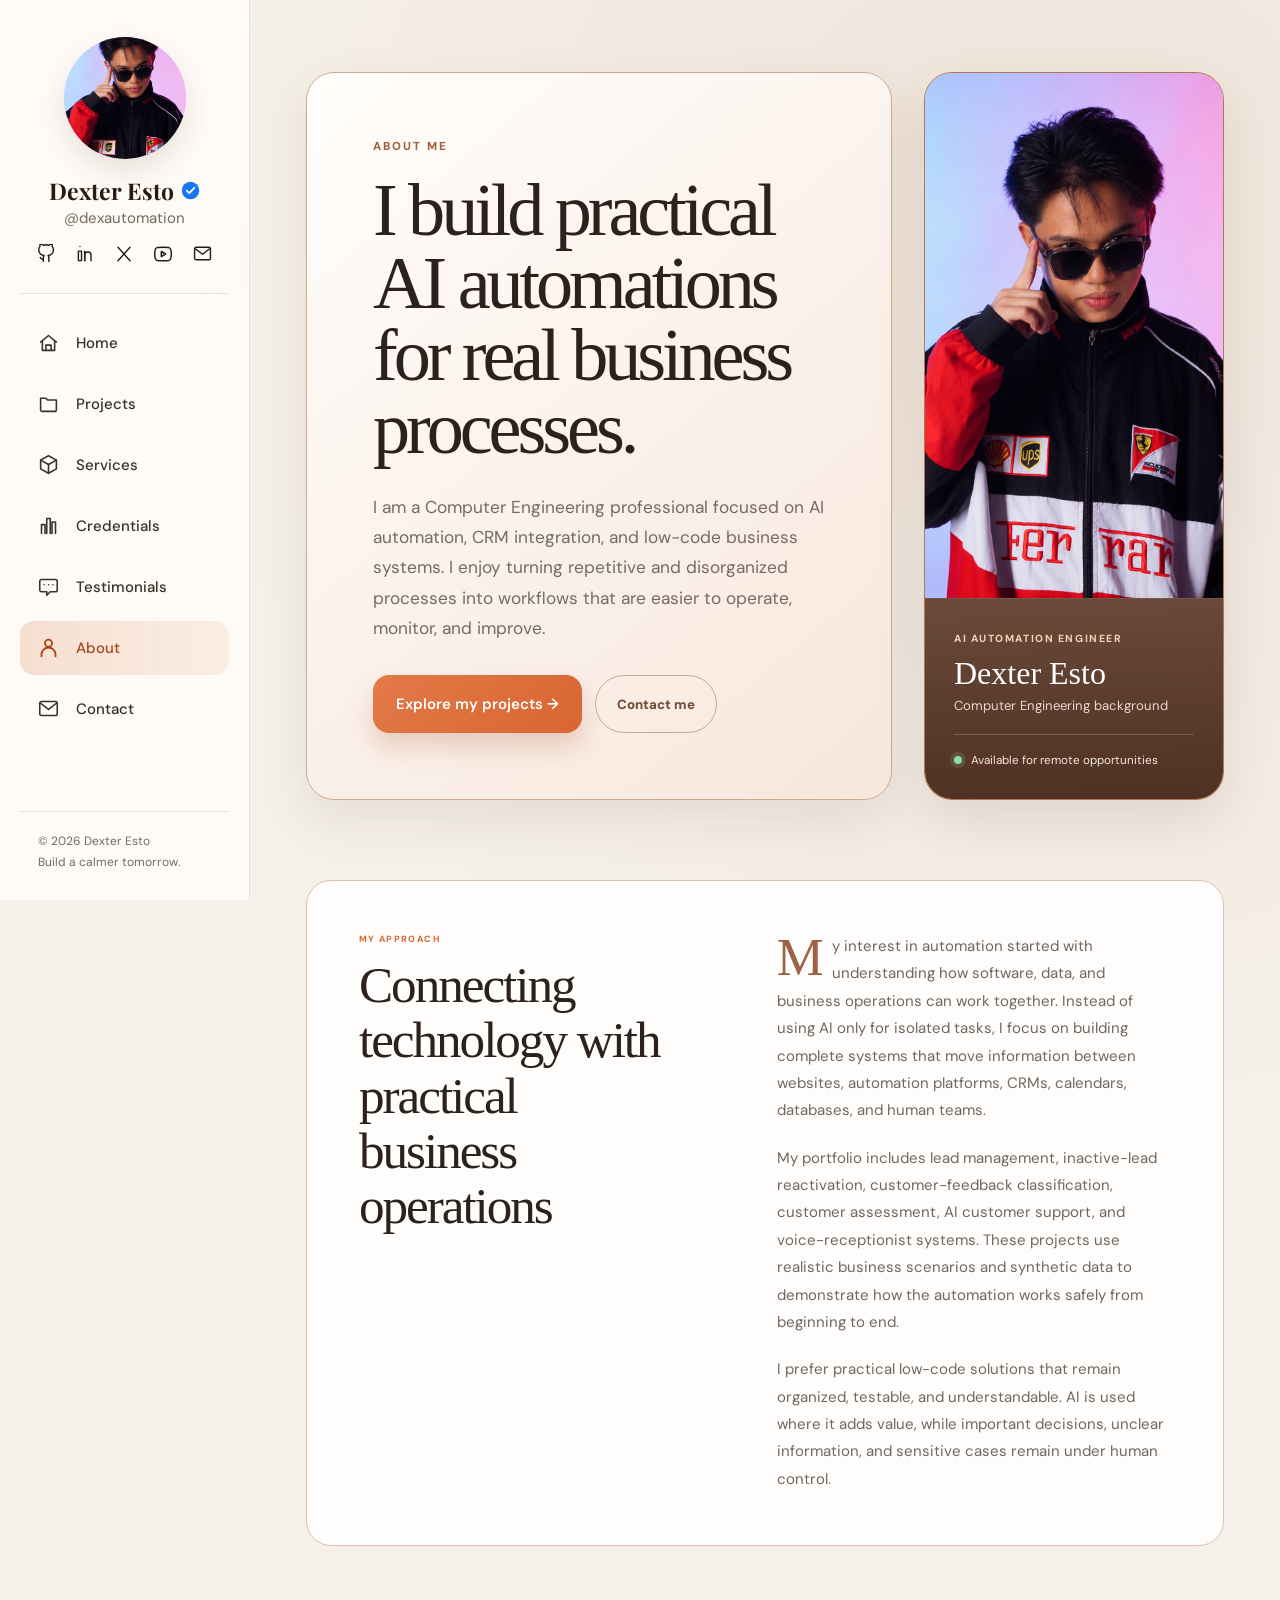
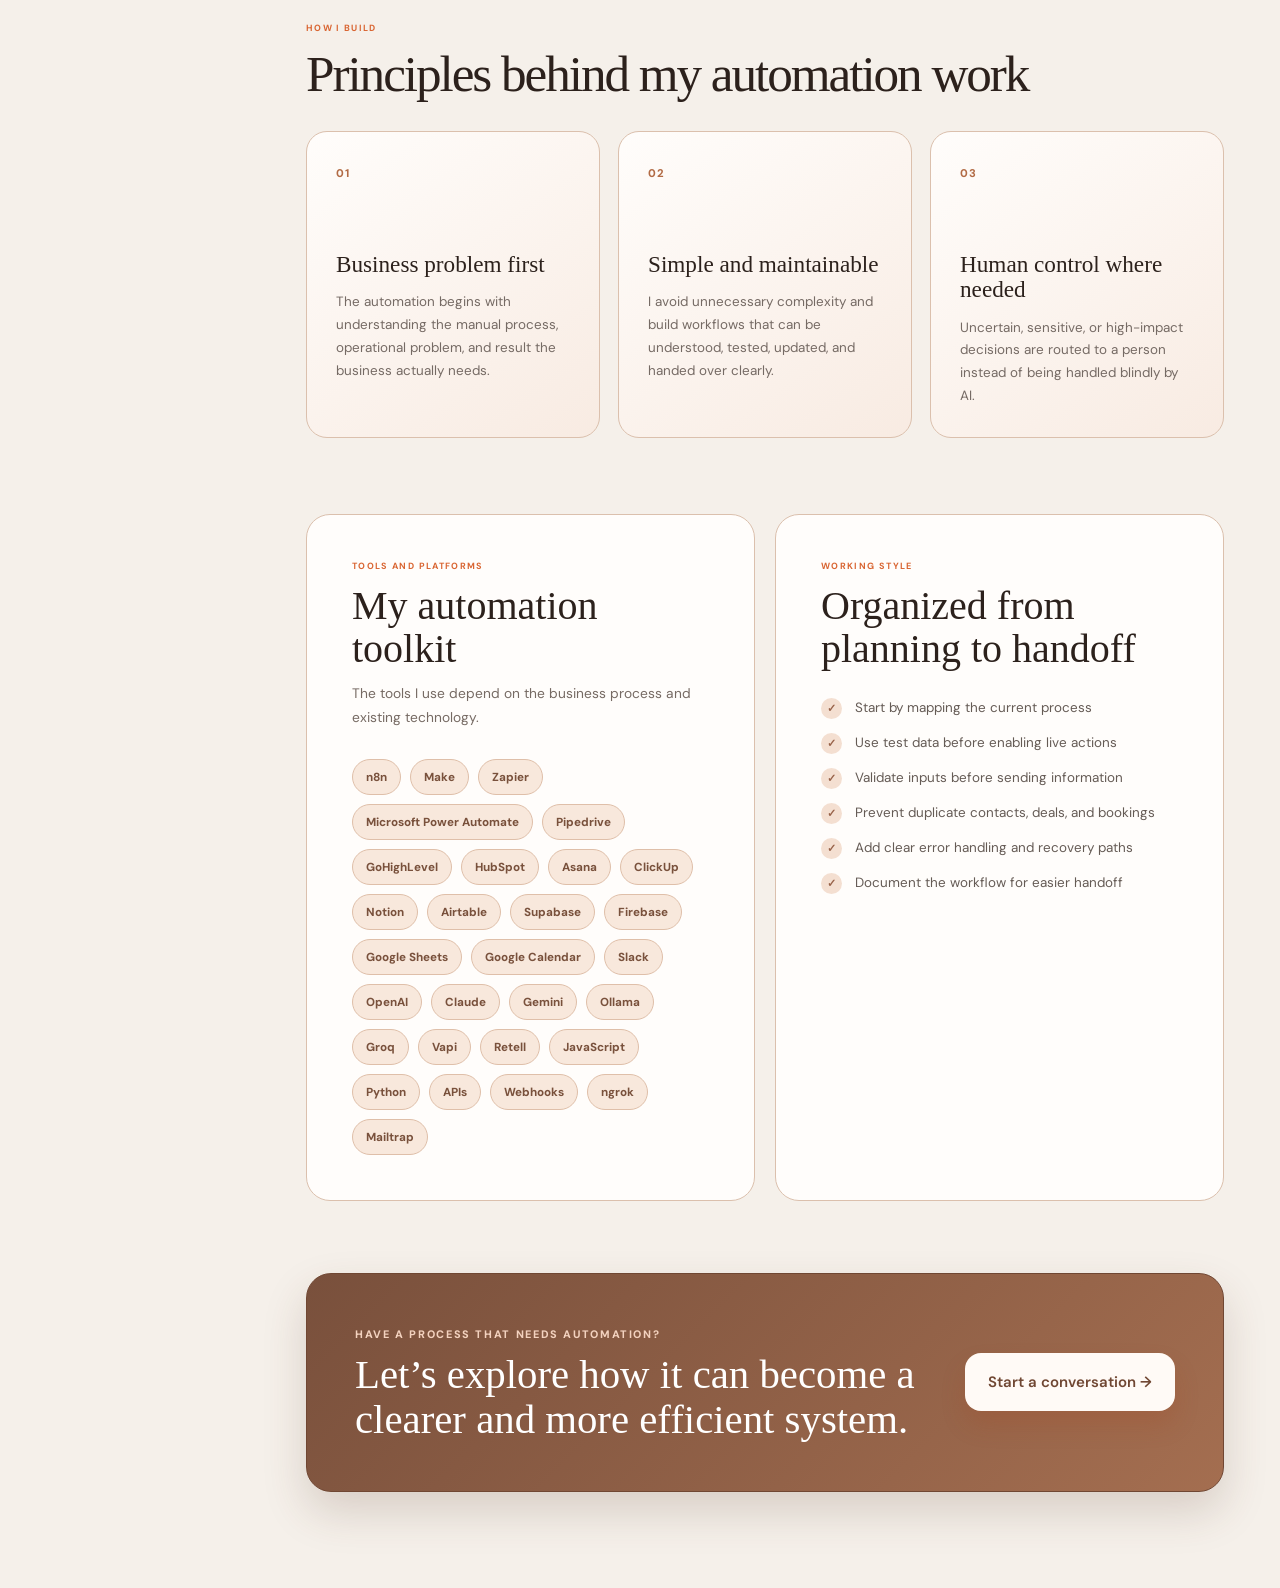
==== about.html @ 3f7560dc "Initial portfolio website" ====
<!DOCTYPE html>
<html lang="en">
<head>
  <meta charset="UTF-8">

  <meta
    name="viewport"
    content="width=device-width, initial-scale=1.0"
  >

  <title>
    About Dexter Esto | AI Automation Engineer
  </title>

  <meta
    name="description"
    content="Learn about Dexter Esto, a Computer Engineering graduate and AI automation engineer focused on building practical CRM automation, AI agents, and connected business workflows."
  >

  <meta
    name="author"
    content="Dexter Esto"
  >

  <meta
    name="robots"
    content="index, follow"
  >

  <meta
    name="theme-color"
    content="#f8f2eb"
  >

  <!-- Website icon -->
<link
  rel="icon"
  type="image/png"
  href="assets/images/dexter-tab-icon.png?v=20260928"
>

<link
  rel="shortcut icon"
  type="image/png"
  href="assets/images/dexter-tab-icon.png?v=20260928"
>

  <!-- Google Fonts -->
  <link
    rel="preconnect"
    href="https://fonts.googleapis.com"
  >

  <link
    rel="preconnect"
    href="https://fonts.gstatic.com"
    crossorigin
  >

  <link
    href="https://fonts.googleapis.com/css2?family=DM+Sans:wght@400;500;600;700&family=Playfair+Display:wght@600;700&display=swap"
    rel="stylesheet"
  >

  <!-- Main stylesheet -->
  <link
    rel="stylesheet"
    href="css/style.css"
  >
</head>

<body data-page="about">

  <!-- Mobile navigation button -->
  <button
    class="mobile-menu-button"
    id="mobileMenuButton"
    type="button"
    aria-label="Open navigation"
    aria-expanded="false"
    aria-controls="sidebar"
  >
    <span></span>
    <span></span>
    <span></span>
  </button>

  <!-- Mobile navigation overlay -->
  <div
    class="sidebar-overlay"
    id="sidebarOverlay"
    aria-hidden="true"
  ></div>

  <!-- Shared sidebar -->
  <aside
    class="sidebar"
    id="sidebar"
    aria-label="Portfolio navigation"
  ></aside>

  <!-- About page content -->
  <main
    class="main-content"
    id="app"
  ></main>

  <!-- Website scripts -->
  <script src="js/data.js"></script>
  <script src="js/components.js"></script>
  <script src="js/app.js"></script>
</body>
</html>
---- css/style.css ----
/* =========================
   DESIGN TOKENS
========================= */

:root {
  --page-background: #f8f2eb;
  --sidebar-background: rgba(255, 251, 246, 0.88);

  --card-background: rgba(255, 253, 250, 0.88);
  --card-solid: #fffdfa;

  --primary-text: #291b14;
  --secondary-text: #756961;

  --orange: #d96532;
  --orange-dark: #a9441d;
  --orange-soft: #f8e5d7;

  --border: rgba(78, 52, 37, 0.12);

  --sidebar-width: 250px;

  --heading-font:
    "Playfair Display",
    Georgia,
    serif;

  --body-font:
    "DM Sans",
    Arial,
    sans-serif;
}


/* =========================
   RESET
========================= */

* {
  box-sizing: border-box;
  margin: 0;
  padding: 0;
}

html {
  scroll-behavior: smooth;
}

body {
  min-height: 100vh;

  color: var(--primary-text);
  background:
    radial-gradient(
      circle at 75% 5%,
      rgba(232, 169, 126, 0.12),
      transparent 30%
    ),
    var(--page-background);

  font-family: var(--body-font);
}

a {
  color: inherit;
  text-decoration: none;
}

img {
  display: block;
  max-width: 100%;
}

button {
  color: inherit;
  font: inherit;
}


/* =========================
   FIXED SIDEBAR
========================= */

.sidebar {
  position: fixed;
  inset: 0 auto 0 0;
  z-index: 100;

  display: flex;
  width: var(--sidebar-width);
  height: 100vh;
  flex-direction: column;

  padding: 37px 20px 28px;

  background: var(--sidebar-background);
  border-right: 1px solid var(--border);

  backdrop-filter: blur(20px);
}

.sidebar-profile {
  padding: 0 18px 28px;
  border-bottom: 1px solid var(--border);
}

.profile-picture {
  display: block;
  width: 122px;
  height: 122px;
  margin-bottom: 18px;

  overflow: hidden;

  background: var(--orange-soft);
  border-radius: 50%;

  box-shadow:
    0 12px 28px rgba(77, 47, 29, 0.12);
}

.profile-picture img {
  width: 100%;
  height: 100%;

  object-fit: cover;
  object-position: center;
}

.sidebar-profile h2 {
  display: flex;
  align-items: center;
  gap: 7px;

  font-family: var(--heading-font);
  font-size: 23px;
  line-height: 1.15;
}

.sidebar-profile > p {
  margin-top: 6px;

  color: var(--secondary-text);
  font-size: 15px;
}

.profile-mark {
  display: inline-grid;
  width: 20px;
  height: 20px;
  place-items: center;

  color: white;
  background: var(--orange);
  border-radius: 50%;

  font-family: var(--body-font);
  font-size: 10px;
}


/* =========================
   SOCIAL LINKS
========================= */

.social-links {
  display: flex;
  align-items: center;
  gap: 13px;

  margin-top: 22px;
}

.social-links a {
  display: grid;
  width: 22px;
  height: 22px;
  place-items: center;

  color: #1f1c1a;

  transition:
    color 180ms ease,
    transform 180ms ease;
}

.social-links a:hover {
  color: var(--orange);
  transform: translateY(-3px);
}


/* =========================
   SIDEBAR NAVIGATION
========================= */

.sidebar-navigation {
  display: flex;
  flex: 1;
  flex-direction: column;
  gap: 7px;

  padding-top: 22px;
}

.navigation-link {
  display: flex;
  min-height: 54px;
  align-items: center;
  gap: 17px;

  padding: 0 18px;

  color: #3a302a;
  border-radius: 14px;

  font-size: 15px;
  font-weight: 500;

  transition:
    color 180ms ease,
    background 180ms ease,
    transform 180ms ease;
}

.navigation-link:hover {
  color: var(--orange-dark);
  background: rgba(217, 101, 50, 0.07);
  transform: translateX(3px);
}

.navigation-link.active {
  color: var(--orange-dark);
  background:
    linear-gradient(
      90deg,
      #f5dfcf,
      rgba(249, 232, 220, 0.7)
    );
}

.navigation-link.active .icon {
  stroke-width: 2.1;
}


/* =========================
   SIDEBAR FOOTER
========================= */

.sidebar-footer {
  padding: 19px 18px 0;

  color: var(--secondary-text);
  border-top: 1px solid var(--border);

  font-size: 12px;
  line-height: 1.7;
}


/* =========================
   MAIN AREA
========================= */

.main-content {
  width: calc(100% - var(--sidebar-width));
  min-height: 100vh;

  margin-left: var(--sidebar-width);
  padding: 26px 28px;
}


/* =========================
   MOBILE NAVIGATION
========================= */

.mobile-menu-button {
  position: fixed;
  top: 18px;
  right: 18px;
  z-index: 250;

  display: none;
  width: 48px;
  height: 48px;

  padding: 12px;

  background: var(--orange);
  border: 0;
  border-radius: 13px;

  cursor: pointer;
  box-shadow:
    0 12px 25px rgba(112, 54, 25, 0.2);
}

.mobile-menu-button span {
  display: block;
  width: 100%;
  height: 2px;
  margin: 5px 0;

  background: white;
  border-radius: 5px;

  transition:
    transform 180ms ease,
    opacity 180ms ease;
}

.mobile-menu-button.active span:nth-child(1) {
  transform: translateY(7px) rotate(45deg);
}

.mobile-menu-button.active span:nth-child(2) {
  opacity: 0;
}

.mobile-menu-button.active span:nth-child(3) {
  transform: translateY(-7px) rotate(-45deg);
}

.sidebar-overlay {
  position: fixed;
  inset: 0;
  z-index: 90;

  visibility: hidden;

  background: rgba(45, 28, 18, 0.28);
  opacity: 0;

  backdrop-filter: blur(3px);

  transition:
    visibility 180ms ease,
    opacity 180ms ease;
}

.sidebar-overlay.visible {
  visibility: visible;
  opacity: 1;
}


/* =========================
   RESPONSIVE SIDEBAR
========================= */

@media (max-width: 850px) {
  .mobile-menu-button {
    display: block;
  }

  .sidebar {
    width: 280px;
    transform: translateX(-105%);

    transition:
      transform 220ms ease;
  }

  .sidebar.open {
    transform: translateX(0);
  }

  .main-content {
    width: 100%;
    margin-left: 0;
    padding: 82px 18px 24px;
  }
}

@media (max-height: 760px) and (min-width: 851px) {
  .sidebar {
    overflow-y: auto;
  }

  .navigation-link {
    min-height: 46px;
  }
}
/* =========================
   HOMEPAGE HERO
========================= */

.home-hero {
  display: flex;
  min-height: 130px;
  align-items: flex-start;
  justify-content: space-between;
  gap: 40px;

  margin-bottom: 24px;
}

.home-hero > div {
  max-width: 980px;
}

.home-hero h1 {
  max-width: 950px;

  font-family: var(--heading-font);
  font-size: clamp(46px, 4.5vw, 71px);
  font-weight: 700;
  letter-spacing: -0.045em;
  line-height: 0.98;
}

.home-hero p {
  margin-top: 13px;

  color: var(--secondary-text);
  font-size: 17px;
}

.primary-button {
  display: inline-flex;
  min-width: 205px;
  min-height: 58px;
  flex-shrink: 0;
  align-items: center;
  justify-content: center;
  gap: 12px;

  padding: 0 23px;

  color: white;
  background:
    linear-gradient(
      135deg,
      #e27a48,
      var(--orange)
    );

  border-radius: 16px;

  font-size: 15px;
  font-weight: 600;

  box-shadow:
    0 14px 25px rgba(166, 65, 25, 0.2);

  transition:
    transform 180ms ease,
    box-shadow 180ms ease;
}

.primary-button:hover {
  box-shadow:
    0 18px 32px rgba(166, 65, 25, 0.28);

  transform: translateY(-3px);
}


/* =========================
   SHARED HOMEPAGE CARDS
========================= */

.home-card {
  position: relative;
  overflow: hidden;

  background:
    linear-gradient(
      145deg,
      rgba(255, 255, 255, 0.82),
      rgba(255, 251, 246, 0.72)
    );

  border: 1px solid var(--border);
  border-radius: 20px;

  box-shadow:
    0 13px 30px rgba(77, 48, 30, 0.06);
}

.home-card::before {
  position: absolute;
  inset: 0;
  z-index: 0;

  pointer-events: none;

  background:
    radial-gradient(
      280px circle at
      var(--pointer-x, 50%)
      var(--pointer-y, 50%),
      rgba(224, 108, 56, 0.07),
      transparent 60%
    );

  content: "";
}

.home-card > * {
  position: relative;
  z-index: 1;
}


/* =========================
   TOOLS STRIP
========================= */

.tools-strip {
  display: flex;
  min-height: 92px;
  align-items: center;
  gap: 28px;

  margin-bottom: 18px;
  padding: 18px 28px;
}

.tools-heading {
  display: flex;
  min-width: 205px;
  flex-direction: column;
}

.tools-heading span {
  color: var(--orange-dark);

  font-size: 11px;
  font-weight: 700;
  letter-spacing: 0.1em;
}

.tools-heading strong {
  margin-top: 2px;

  font-family: var(--heading-font);
  font-size: 22px;
}

.tools-divider {
  width: 1px;
  height: 48px;

  background: var(--border);
}

.tools-logos {
  display: flex;
  flex: 1;
  align-items: center;
  justify-content: space-around;
  gap: 20px;
}

.tool-logo {
  display: flex;
  align-items: center;
  gap: 10px;

  white-space: nowrap;
}

.tool-logo span {
  display: grid;
  min-width: 35px;
  height: 35px;
  place-items: center;

  color: var(--orange);
  background: var(--orange-soft);
  border-radius: 10px;

  font-size: 12px;
  font-weight: 800;
}

.tool-logo strong {
  font-size: 17px;
}


/* =========================
   HOMEPAGE BENTO GRID
========================= */

.home-grid {
  display: grid;
  grid-template-columns:
    repeat(12, minmax(0, 1fr));
  gap: 16px;
}

.projects-card {
  min-height: 355px;
  grid-column: span 6;

  padding: 21px;
}

.about-card {
  min-height: 355px;
  grid-column: span 3;

  padding: 21px;
}

.builds-card {
  min-height: 355px;
  grid-column: span 3;

  padding: 21px;
}

.services-card {
  min-height: 315px;
  grid-column: span 4;

  padding: 21px;
}

.credentials-card {
  min-height: 315px;
  grid-column: span 4;

  padding: 21px;
}

.testimonial-card {
  min-height: 315px;
  grid-column: span 4;

  padding: 21px;
}


/* =========================
   CARD HEADINGS
========================= */

.card-heading-row {
  display: flex;
  align-items: center;
  gap: 13px;

  min-height: 48px;
}

.round-icon {
  display: grid;
  width: 46px;
  height: 46px;
  flex-shrink: 0;
  place-items: center;

  color: var(--orange);
  background: var(--orange-soft);
  border-radius: 50%;

  font-weight: 700;
}

.card-heading-row h2 {
  font-family: var(--heading-font);
  font-size: 22px;
  line-height: 1.1;
}

.card-heading-row p {
  margin-top: 3px;

  color: var(--secondary-text);
  font-size: 12px;
}

.card-heading-row > a {
  margin-left: auto;

  color: var(--orange-dark);
  font-size: 12px;
  font-weight: 600;

  transition: transform 180ms ease;
}

.card-heading-row > a:hover {
  transform: translateX(3px);
}


/* =========================
   RESPONSIVE HOMEPAGE
========================= */

@media (max-width: 1250px) {
  .projects-card {
    grid-column: span 8;
  }

  .about-card {
    grid-column: span 4;
  }

  .builds-card {
    grid-column: span 4;
  }

  .services-card,
  .credentials-card,
  .testimonial-card {
    grid-column: span 6;
  }
}

@media (max-width: 1050px) {
  .home-hero {
    align-items: flex-start;
    flex-direction: column;
  }

  .home-hero .primary-button {
    min-width: 190px;
  }

  .tools-strip {
    align-items: flex-start;
    flex-direction: column;
  }

  .tools-divider {
    display: none;
  }

  .tools-logos {
    width: 100%;
    flex-wrap: wrap;
    justify-content: flex-start;
  }

  .projects-card,
  .about-card,
  .builds-card,
  .services-card,
  .credentials-card,
  .testimonial-card {
    grid-column: span 6;
  }
}

@media (max-width: 700px) {
  .home-hero h1 {
    font-size: 46px;
  }

  .home-hero .primary-button {
    width: 100%;
  }

  .tools-strip {
    padding: 22px;
  }

  .tool-logo {
    width: calc(50% - 10px);
  }

  .projects-card,
  .about-card,
  .builds-card,
  .services-card,
  .credentials-card,
  .testimonial-card {
    grid-column: 1 / -1;
  }
}
/* =========================
   PROJECT DASHBOARD PREVIEW
========================= */

.dashboard-preview {
  display: block;
  overflow: hidden;

  height: 255px;
  margin-top: 17px;

  background: #fbf8f4;
  border: 1px solid var(--border);
  border-radius: 15px;

  box-shadow:
    0 16px 30px rgba(73, 44, 27, 0.1);

  transform-style: preserve-3d;

  transition:
    transform 180ms ease,
    box-shadow 180ms ease;
}

.dashboard-preview:hover {
  box-shadow:
    0 24px 38px rgba(73, 44, 27, 0.15);
}

.browser-top {
  display: flex;
  height: 29px;
  align-items: center;
  gap: 5px;

  padding: 0 10px;

  background: #fffdfb;
  border-bottom: 1px solid var(--border);
}

.browser-top span {
  width: 7px;
  height: 7px;

  border-radius: 50%;
}

.browser-top span:nth-child(1) {
  background: #ef645e;
}

.browser-top span:nth-child(2) {
  background: #eebc43;
}

.browser-top span:nth-child(3) {
  background: #4fc26d;
}

.dashboard-body {
  display: grid;
  height: calc(100% - 29px);

  grid-template-columns:
    105px minmax(0, 1fr) 135px;
}

.dashboard-menu {
  display: flex;
  flex-direction: column;
  gap: 13px;

  padding: 18px 12px;

  color: #9c8d84;
  background: #f8f3ed;

  font-size: 9px;
}

.dashboard-menu strong {
  padding: 7px 8px;

  color: var(--orange-dark);
  background: var(--orange-soft);
  border-radius: 7px;
}

.dashboard-main {
  padding: 18px 14px;
}

.dashboard-main h3,
.workflow-preview h3 {
  font-size: 11px;
}

.dashboard-stats {
  display: grid;
  grid-template-columns: repeat(3, 1fr);
  gap: 7px;

  margin-top: 14px;
}

.dashboard-stats div {
  padding: 9px 7px;

  background: white;
  border: 1px solid var(--border);
  border-radius: 7px;
}

.dashboard-stats strong,
.dashboard-stats span {
  display: block;
}

.dashboard-stats strong {
  font-size: 11px;
}

.dashboard-stats span {
  margin-top: 3px;

  color: var(--secondary-text);
  font-size: 7px;
}

.dashboard-chart {
  display: flex;
  height: 80px;
  align-items: flex-end;
  justify-content: space-around;
  gap: 7px;

  margin-top: 15px;
  padding: 10px 12px 0;

  background:
    repeating-linear-gradient(
      to bottom,
      transparent,
      transparent 19px,
      rgba(85, 55, 38, 0.06) 20px
    );

  border: 1px solid var(--border);
  border-radius: 8px;
}

.dashboard-chart i {
  display: block;
  width: 13px;

  background:
    linear-gradient(
      to top,
      #dea06f,
      #f0c8aa
    );

  border-radius: 4px 4px 0 0;
}

.workflow-preview {
  display: flex;
  flex-direction: column;
  gap: 7px;

  padding: 18px 10px;

  background: #fffaf5;
  border-left: 1px solid var(--border);
}

.workflow-preview span {
  position: relative;

  padding: 8px 5px;

  color: #6d5d54;
  background: white;
  border: 1px solid var(--border);
  border-radius: 7px;

  font-size: 7px;
  text-align: center;
}

.workflow-preview span:not(:last-child)::after {
  position: absolute;
  right: 50%;
  bottom: -8px;

  color: var(--orange);

  content: "↓";
  transform: translateX(50%);
}


/* =========================
   ABOUT POLAROID
========================= */

.polaroid-stack {
  position: relative;

  display: block;
  height: 260px;
  margin-top: 19px;

  transform-style: preserve-3d;

  transition: transform 180ms ease;
}

.polaroid {
  position: absolute;
  left: 50%;

  width: 175px;
  height: 218px;

  background: white;
  border: 1px solid rgba(90, 57, 38, 0.12);

  box-shadow:
    0 16px 28px rgba(70, 42, 25, 0.15);
}

.polaroid-back-one {
  top: 22px;

  transform:
    translateX(-61%)
    rotate(-8deg);
}

.polaroid-back-two {
  top: 17px;

  transform:
    translateX(-39%)
    rotate(7deg);
}

.polaroid-main {
  top: 8px;
  z-index: 3;

  padding: 9px 9px 43px;

  transform:
    translateX(-50%)
    rotate(-2deg);
}

.polaroid-main img {
  width: 100%;
  height: 150px;

  object-fit: cover;
  object-position: center 30%;
}

.polaroid-main span {
  position: absolute;
  right: 10px;
  bottom: 8px;
  left: 10px;

  font-family: cursive;
  font-size: 13px;
  line-height: 1.15;
  text-align: center;
}


/* =========================
   AI BUILDS
========================= */

.build-tags {
  display: flex;
  flex-wrap: wrap;
  align-content: flex-start;
  gap: 9px;

  margin-top: 25px;
}

.build-tags span {
  padding: 10px 14px;

  color: #4d4038;
  background: #f6eee7;
  border: 1px solid rgba(87, 57, 40, 0.06);
  border-radius: 20px;

  font-size: 12px;

  transition:
    color 180ms ease,
    background 180ms ease,
    transform 180ms ease;
}

.build-tags span:hover {
  color: white;
  background: var(--orange);
  transform: translateY(-3px);
}


/* =========================
   HOME SERVICES
========================= */

.home-services-list {
  margin-top: 18px;
}

.home-service-item {
  display: grid;
  grid-template-columns: 43px 1fr;
  align-items: center;
  gap: 13px;

  padding: 9px 0;

  border-bottom: 1px solid var(--border);
}

.home-service-item:last-child {
  border-bottom: 0;
}

.home-service-item > span {
  display: grid;
  width: 40px;
  height: 40px;
  place-items: center;

  background: #f7eee7;
  border-radius: 50%;

  font-family: var(--heading-font);
  font-size: 12px;
}

.home-service-item strong {
  display: block;
  font-size: 13px;
}

.home-service-item p {
  margin-top: 2px;

  color: var(--secondary-text);
  font-size: 10px;
}


/* =========================
   CAPABILITIES
========================= */

.capability-seal {
  display: flex;
  justify-content: center;

  margin-top: 17px;
}

.capability-seal > div {
  display: flex;
  width: 145px;
  height: 145px;
  flex-direction: column;
  align-items: center;
  justify-content: center;

  background:
    radial-gradient(
      circle,
      #fffdf9,
      #f6e7dc
    );

  border: 2px solid #ecd0bc;
  border-radius: 50%;

  box-shadow:
    inset 0 0 0 7px #fff9f4,
    0 12px 23px rgba(75, 43, 25, 0.08);

  text-align: center;
}

.capability-seal span {
  color: var(--orange);
  font-size: 18px;
}

.capability-seal strong {
  margin-top: 3px;

  font-family: var(--heading-font);
  font-size: 17px;
  line-height: 1.05;
}

.capability-seal small {
  margin-top: 7px;

  font-size: 7px;
  font-weight: 700;
  letter-spacing: 0.16em;
}

.capability-list {
  display: grid;
  gap: 6px;

  margin-top: 14px;

  list-style: none;
}

.capability-list li {
  color: var(--secondary-text);
  font-size: 10px;
}

.capability-list li::first-letter {
  color: var(--orange);
}


/* =========================
   TESTIMONIAL CARD
========================= */

.testimonial-placeholder {
  position: relative;

  min-height: 178px;
  margin: 20px 25px 0;
  padding: 25px;

  background: white;
  border: 1px solid var(--border);
  border-radius: 14px;

  box-shadow:
    0 15px 28px rgba(71, 43, 27, 0.08);
}

.testimonial-placeholder > span {
  color: var(--orange);
  font-family: var(--heading-font);
  font-size: 40px;
  line-height: 0.6;
}

.testimonial-placeholder > p {
  margin-top: 12px;

  color: #55473f;
  font-size: 12px;
  line-height: 1.6;
}

.testimonial-placeholder > div {
  margin-top: 17px;
}

.testimonial-placeholder strong,
.testimonial-placeholder small {
  display: block;
}

.testimonial-placeholder strong {
  font-size: 12px;
}

.testimonial-placeholder small {
  margin-top: 2px;

  color: var(--secondary-text);
  font-size: 9px;
}

.testimonial-dots {
  display: flex;
  justify-content: center;
  gap: 7px;

  margin-top: 15px;
}

.testimonial-dots i {
  width: 7px;
  height: 7px;

  background: #d9d2cd;
  border-radius: 50%;
}

.testimonial-dots i.active {
  background: var(--orange);
}


/* =========================
   REVEAL MOTION
========================= */

.reveal {
  opacity: 0;

  transform: translateY(18px);

  transition:
    opacity 550ms ease var(--reveal-delay, 0ms),
    transform 550ms ease var(--reveal-delay, 0ms);
}

.reveal.visible {
  opacity: 1;
  transform: translateY(0);
}

body.menu-open {
  overflow: hidden;
}


/* =========================
   RESPONSIVE CARD CONTENT
========================= */

@media (max-width: 1250px) {
  .builds-card {
    grid-column: span 4;
  }

  .credentials-card,
  .testimonial-card {
    grid-column: span 4;
  }
}

@media (max-width: 1050px) {
  .dashboard-body {
    grid-template-columns:
      90px minmax(0, 1fr);
  }

  .workflow-preview {
    display: none;
  }
}

@media (max-width: 700px) {
  .dashboard-body {
    grid-template-columns:
      80px minmax(0, 1fr);
  }

  .dashboard-stats {
    grid-template-columns: 1fr;
  }

  .dashboard-stats div:nth-child(2),
  .dashboard-stats div:nth-child(3) {
    display: none;
  }
}

@media (prefers-reduced-motion: reduce) {
  *,
  *::before,
  *::after {
    animation-duration: 0.01ms !important;
    transition-duration: 0.01ms !important;
  }

  .reveal {
    opacity: 1;
    transform: none;
  }
}
/* =========================
   PROJECTS PAGE HEADER
========================= */

.projects-header {
  margin-bottom: 22px;
}

.back-link {
  display: inline-flex;
  align-items: center;
  gap: 7px;

  margin-bottom: 8px;

  color: var(--orange-dark);
  font-size: 14px;
  font-weight: 500;
}

.back-link:hover {
  text-decoration: underline;
}

.projects-header h1 {
  font-family: var(--heading-font);
  font-size: clamp(48px, 5vw, 68px);
  letter-spacing: -0.04em;
  line-height: 1;
}

.projects-header > p {
  max-width: 850px;
  margin-top: 8px;

  color: var(--secondary-text);
  font-size: 16px;
}


/* =========================
   PROJECT FILTERS
========================= */

.project-filters {
  display: flex;
  flex-wrap: wrap;
  gap: 10px;

  margin-top: 18px;
}

.project-filter {
  min-height: 41px;
  padding: 0 20px;

  color: #4b3e36;
  background: #f4e9df;

  border: 1px solid transparent;
  border-radius: 22px;

  font-size: 13px;
  font-weight: 500;

  cursor: pointer;

  transition:
    color 180ms ease,
    background 180ms ease,
    transform 180ms ease;
}

.project-filter:hover {
  color: var(--orange-dark);
  transform: translateY(-2px);
}

.project-filter.active {
  color: white;
  background:
    linear-gradient(
      135deg,
      #e27a48,
      var(--orange)
    );

  box-shadow:
    0 9px 18px rgba(167, 67, 27, 0.18);
}


/* =========================
   PROJECT GRID
========================= */

.projects-grid {
  display: grid;
  grid-template-columns:
    repeat(3, minmax(0, 1fr));
  gap: 16px;
}

.project-card {
  display: block;
  overflow: hidden;

  padding: 13px;

  background:
    linear-gradient(
      145deg,
      rgba(255, 255, 255, 0.88),
      rgba(255, 251, 247, 0.78)
    );

  border: 1px solid var(--border);
  border-radius: 18px;

  box-shadow:
    0 14px 30px rgba(75, 45, 27, 0.07);

  transition:
    opacity 200ms ease,
    transform 200ms ease,
    box-shadow 200ms ease;
}

.project-card:hover {
  box-shadow:
    0 25px 42px rgba(75, 45, 27, 0.13);

  transform: translateY(-7px);
}

.project-card.hidden {
  display: none;
}


/* =========================
   PROJECT BROWSER MOCKUP
========================= */

.project-browser {
  overflow: hidden;

  height: 245px;

  background: #fbf8f5;
  border: 1px solid var(--border);
  border-radius: 13px;
}

.project-browser-body {
  display: grid;
  height: calc(100% - 29px);

  grid-template-columns:
    96px minmax(0, 1fr);
}

.project-browser-menu {
  display: flex;
  flex-direction: column;
  gap: 12px;

  padding: 14px 10px;

  color: #9a8b82;
  background: #f7f1eb;

  border-right: 1px solid var(--border);

  font-size: 8px;
}

.project-browser-menu strong {
  overflow: hidden;

  padding: 7px 6px;

  color: var(--orange-dark);
  background: var(--orange-soft);
  border-radius: 7px;

  text-overflow: ellipsis;
  white-space: nowrap;
}

.project-browser-main {
  padding: 14px;
}

.project-browser-title {
  display: flex;
  align-items: center;
  justify-content: space-between;
  gap: 10px;
}

.project-browser-title > strong {
  overflow: hidden;

  font-size: 11px;
  text-overflow: ellipsis;
  white-space: nowrap;
}

.project-browser-title > span {
  flex-shrink: 0;

  color: #25834d;
  font-size: 7px;
}

.project-browser-stats {
  display: grid;
  grid-template-columns:
    repeat(3, minmax(0, 1fr));
  gap: 7px;

  margin-top: 13px;
}

.project-browser-stats div {
  padding: 9px 7px;

  background: white;
  border: 1px solid var(--border);
  border-radius: 7px;
}

.project-browser-stats strong,
.project-browser-stats span {
  display: block;
}

.project-browser-stats strong {
  font-size: 12px;
}

.project-browser-stats span {
  margin-top: 2px;

  color: var(--secondary-text);
  font-size: 7px;
}

.project-browser-flow {
  display: grid;
  grid-template-columns:
    repeat(2, minmax(0, 1fr));
  gap: 7px;

  margin-top: 12px;
}

.project-browser-flow div {
  display: flex;
  min-height: 41px;
  align-items: center;
  gap: 7px;

  padding: 7px;

  background: white;
  border: 1px solid var(--border);
  border-radius: 7px;
}

.project-browser-flow span {
  display: grid;
  width: 20px;
  height: 20px;
  flex-shrink: 0;
  place-items: center;

  color: var(--orange-dark);
  background: var(--orange-soft);
  border-radius: 50%;

  font-size: 7px;
}

.project-browser-flow strong {
  overflow: hidden;

  font-size: 7px;
  text-overflow: ellipsis;
  white-space: nowrap;
}


/* =========================
   PROJECT CARD DETAILS
========================= */

.project-card-heading {
  display: flex;
  align-items: flex-start;
  justify-content: space-between;
  gap: 15px;

  padding: 16px 3px 10px;
}

.project-card-heading h2 {
  font-family: var(--heading-font);
  font-size: 20px;
  line-height: 1.1;
}

.project-card-heading p {
  display: -webkit-box;
  overflow: hidden;

  margin-top: 7px;

  color: var(--secondary-text);

  font-size: 10px;
  line-height: 1.45;

  display: -webkit-box;
line-clamp: 2;
-webkit-line-clamp: 2;
-webkit-box-orient: vertical;
overflow: hidden;
}

.project-card-heading > span {
  display: grid;
  width: 34px;
  height: 34px;
  flex-shrink: 0;
  place-items: center;

  border: 1px solid var(--border);
  border-radius: 50%;

  font-size: 17px;

  transition:
    color 180ms ease,
    background 180ms ease,
    transform 180ms ease;
}

.project-card:hover
.project-card-heading > span {
  color: white;
  background: var(--orange);

  transform: translateX(3px);
}

.project-card-footer {
  display: flex;
  min-height: 32px;
  align-items: center;
  justify-content: space-between;
  gap: 10px;

  padding: 0 3px;
}

.project-category {
  flex-shrink: 0;

  padding: 6px 10px;

  color: var(--orange-dark);
  background: var(--orange-soft);
  border-radius: 15px;

  font-size: 9px;
  font-weight: 600;
}

.project-tool-list {
  display: flex;
  overflow: hidden;
  gap: 5px;
}

.project-tool-list span {
  padding: 5px 7px;

  color: var(--secondary-text);
  background: #f5eee8;
  border-radius: 12px;

  font-size: 8px;
  white-space: nowrap;
}


/* =========================
   PROJECT CTA
========================= */

.project-cta {
  display: grid;
  grid-template-columns: auto 1fr auto;
  align-items: center;
  gap: 20px;

  margin-top: 16px;
  padding: 21px 27px;

  background:
    linear-gradient(
      145deg,
      rgba(255, 255, 255, 0.86),
      rgba(255, 248, 242, 0.76)
    );

  border: 1px solid var(--border);
  border-radius: 18px;

  box-shadow:
    0 13px 30px rgba(75, 45, 27, 0.06);
}

.project-cta h2 {
  font-family: var(--heading-font);
  font-size: 28px;
}

.project-cta p {
  margin-top: 3px;

  color: var(--secondary-text);
  font-size: 12px;
}

.project-cta .primary-button {
  min-width: 180px;
  min-height: 48px;
}


/* =========================
   PROJECTS RESPONSIVE
========================= */

@media (max-width: 1250px) {
  .projects-grid {
    grid-template-columns:
      repeat(2, minmax(0, 1fr));
  }
}

@media (max-width: 700px) {
  .projects-grid {
    grid-template-columns: 1fr;
  }

  .project-browser {
    height: 225px;
  }

  .project-browser-body {
    grid-template-columns:
      80px minmax(0, 1fr);
  }

  .project-cta {
    grid-template-columns: auto 1fr;
  }

  .project-cta .primary-button {
    width: 100%;
    grid-column: 1 / -1;
  }
}

@media (max-width: 430px) {
  .project-browser-menu {
    display: none;
  }

  .project-browser-body {
    grid-template-columns: 1fr;
  }

  .project-card-footer {
    align-items: flex-start;
    flex-direction: column;
  }
}
/* =========================
   PROJECT VIDEO CAROUSEL
========================= */

.video-carousel {
  position: relative;
  width: 100%;
  height: 270px;
  overflow: hidden;
  border-radius: 16px;
  background: #111;
}

.video-slides {
  position: relative;
  width: 100%;
  height: 100%;
}

.video-slide {
  position: absolute;
  inset: 0;
  opacity: 0;
  visibility: hidden;
  transform: translateX(45px) scale(0.98);
  transition:
    opacity 0.65s ease,
    transform 0.65s ease,
    visibility 0.65s;
}

.video-slide.active {
  opacity: 1;
  visibility: visible;
  transform: translateX(0) scale(1);
  z-index: 2;
}

.project-video {
  width: 100%;
  height: 100%;
  display: block;
  object-fit: cover;
}

.video-overlay {
  position: absolute;
  inset: 0;
  display: flex;
  align-items: flex-end;
  justify-content: space-between;
  gap: 20px;
  padding: 22px;
  color: white;
  background:
    linear-gradient(
      to top,
      rgba(13, 9, 5, 0.92) 0%,
      rgba(13, 9, 5, 0.28) 55%,
      transparent 100%
    );
}

.video-overlay span {
  display: block;
  margin-bottom: 6px;
  color: #ff9c5a;
  font-size: 0.68rem;
  font-weight: 700;
  letter-spacing: 0.14em;
}

.video-overlay h3 {
  margin: 0 0 3px;
  color: white;
  font-family: "Playfair Display", serif;
  font-size: 1.45rem;
}

.video-overlay p {
  margin: 0;
  color: rgba(255, 255, 255, 0.76);
  font-size: 0.78rem;
}

.video-overlay a {
  flex-shrink: 0;
  padding: 9px 13px;
  border: 1px solid rgba(255, 255, 255, 0.34);
  border-radius: 999px;
  color: white;
  font-size: 0.72rem;
  font-weight: 600;
  text-decoration: none;
  backdrop-filter: blur(10px);
  transition: 0.25s ease;
}

.video-overlay a:hover {
  color: #1b110b;
  background: white;
  transform: translateY(-2px);
}

.video-control {
  position: absolute;
  top: 50%;
  z-index: 5;
  width: 34px;
  height: 34px;
  border: 1px solid rgba(255, 255, 255, 0.4);
  border-radius: 50%;
  color: white;
  background: rgba(15, 10, 7, 0.48);
  cursor: pointer;
  opacity: 0;
  transform: translateY(-50%);
  backdrop-filter: blur(8px);
  transition: 0.25s ease;
}

.video-carousel:hover .video-control {
  opacity: 1;
}

.video-control:hover {
  color: #2a160c;
  background: white;
}

.video-previous {
  left: 12px;
}

.video-next {
  right: 12px;
}

.video-dots {
  position: absolute;
  top: 14px;
  left: 50%;
  z-index: 6;
  display: flex;
  gap: 6px;
  transform: translateX(-50%);
}

.video-dot {
  width: 7px;
  height: 7px;
  padding: 0;
  border: 0;
  border-radius: 50%;
  background: rgba(255, 255, 255, 0.45);
  cursor: pointer;
  transition: 0.3s ease;
}

.video-dot.active {
  width: 22px;
  border-radius: 10px;
  background: #ff7a31;
}

@media (max-width: 650px) {
  .video-carousel {
    height: 235px;
  }

  .video-overlay {
    padding: 18px;
  }

  .video-overlay h3 {
    font-size: 1.2rem;
  }

  .video-overlay a {
    display: none;
  }

  .video-control {
    opacity: 1;
  }
}
/* ========================================
   CASE-STUDY PAGE
======================================== */

.case-study-page {
  width: min(1180px, 100%);
  margin: 0 auto;
  padding: 46px 38px 70px;
}

.case-study-page > .back-link {
  display: inline-flex;
  margin-bottom: 28px;
  color: var(--secondary-text);
  font-size: 13px;
  font-weight: 600;
  text-decoration: none;
  transition:
    color 180ms ease,
    transform 180ms ease;
}

.case-study-page > .back-link:hover {
  color: var(--orange);
  transform: translateX(-3px);
}


/* HERO */

.case-study-hero {
  display: grid;
  grid-template-columns:
    minmax(0, 0.85fr)
    minmax(420px, 1.15fr);
  align-items: center;
  gap: 54px;

  padding: 42px;

  background:
    linear-gradient(
      145deg,
      rgba(255, 255, 255, 0.92),
      rgba(255, 246, 238, 0.78)
    );

  border: 1px solid var(--border);
  border-radius: 24px;

  box-shadow:
    0 20px 50px rgba(75, 45, 27, 0.08);
}

.case-study-heading {
  min-width: 0;
}

.case-study-category {
  display: inline-flex;
  margin-bottom: 17px;
  padding: 7px 11px;

  color: var(--orange-dark);
  background: var(--orange-soft);
  border-radius: 999px;

  font-size: 10px;
  font-weight: 700;
  letter-spacing: 0.1em;
  text-transform: uppercase;
}

.case-study-heading h1 {
  max-width: 570px;
  margin: 0;

  color: var(--primary-text);
  font-family: var(--heading-font);
  font-size: clamp(38px, 5vw, 67px);
  line-height: 0.98;
  letter-spacing: -0.045em;
}

.case-study-heading > p {
  max-width: 560px;
  margin: 22px 0 0;

  color: var(--secondary-text);
  font-size: 14px;
  line-height: 1.75;
}

.case-study-tools {
  display: flex;
  flex-wrap: wrap;
  gap: 7px;
  margin-top: 25px;
}

.case-study-tools span {
  padding: 7px 10px;

  color: var(--secondary-text);
  background: #f4ece5;
  border: 1px solid rgba(100, 70, 50, 0.08);
  border-radius: 999px;

  font-size: 10px;
  font-weight: 600;
}


/* VIDEO */

.case-study-video-frame {
  position: relative;
  overflow: hidden;
  aspect-ratio: 16 / 10;

  background: #111;
  border: 1px solid rgba(75, 45, 27, 0.15);
  border-radius: 18px;

  box-shadow:
    0 20px 40px rgba(35, 20, 12, 0.16);
}

.case-study-video-frame::before {
  position: absolute;
  top: 13px;
  left: 15px;
  z-index: 2;

  width: 7px;
  height: 7px;

  background: #ff765c;
  border-radius: 50%;

  box-shadow:
    13px 0 #ffc45c,
    26px 0 #62c976;

  content: "";
  pointer-events: none;
}

.case-study-video-frame video {
  display: block;
  width: 100%;
  height: 100%;

  background: #071d29;
  object-fit: cover;
}


/* MAIN CONTENT */

.case-study-content {
  display: grid;
  grid-template-columns:
    minmax(0, 1fr)
    270px;
  align-items: start;
  gap: 36px;

  margin-top: 36px;
}

.case-study-main {
  display: grid;
  gap: 18px;
}

.case-study-section {
  padding: 35px;

  background: rgba(255, 255, 255, 0.68);
  border: 1px solid var(--border);
  border-radius: 20px;
}

.section-label {
  display: block;
  margin-bottom: 10px;

  color: var(--orange);
  font-size: 9px;
  font-weight: 700;
  letter-spacing: 0.15em;
}

.case-study-section h2 {
  margin: 0 0 13px;

  color: var(--primary-text);
  font-family: var(--heading-font);
  font-size: 30px;
  line-height: 1.1;
}

.case-study-section > p {
  margin: 0;

  color: var(--secondary-text);
  font-size: 13px;
  line-height: 1.8;
}


/* WORKFLOW STEPS */

.case-study-workflow {
  display: grid;
  gap: 9px;
  margin-top: 23px;
}

.case-study-step {
  display: grid;
  grid-template-columns: 42px minmax(0, 1fr);
  align-items: center;
  gap: 14px;

  padding: 13px 15px;

  background: #fbf7f3;
  border: 1px solid rgba(100, 70, 50, 0.09);
  border-radius: 13px;

  transition:
    border-color 180ms ease,
    transform 180ms ease,
    background 180ms ease;
}

.case-study-step:hover {
  background: white;
  border-color: rgba(237, 106, 43, 0.35);
  transform: translateX(4px);
}

.case-study-step > span {
  display: grid;
  width: 34px;
  height: 34px;
  place-items: center;

  color: var(--orange-dark);
  background: var(--orange-soft);
  border-radius: 50%;

  font-size: 10px;
  font-weight: 700;
}

.case-study-step p {
  margin: 0;

  color: var(--primary-text);
  font-size: 12px;
  font-weight: 600;
  line-height: 1.5;
}


/* INFORMATION SIDEBAR */

.case-study-sidebar {
  position: sticky;
  top: 28px;

  display: grid;
  gap: 11px;
}

.case-study-info-card {
  display: grid;
  gap: 6px;

  padding: 18px;

  background: rgba(255, 255, 255, 0.72);
  border: 1px solid var(--border);
  border-radius: 15px;
}

.case-study-info-card span {
  color: var(--secondary-text);
  font-size: 9px;
  font-weight: 600;
  letter-spacing: 0.08em;
  text-transform: uppercase;
}

.case-study-info-card strong {
  color: var(--primary-text);
  font-size: 12px;
  line-height: 1.4;
}

.case-study-info-card .project-status {
  color: #468a5a;
}

.case-study-contact {
  width: 100%;
  margin-top: 5px;
  text-align: center;
}


/* BOTTOM CTA */

.case-study-next {
  display: flex;
  align-items: center;
  justify-content: space-between;
  gap: 28px;

  margin-top: 36px;
  padding: 35px 39px;

  color: white;
  background:
    linear-gradient(
      135deg,
      #2b1910,
      #59301c
    );

  border-radius: 22px;

  box-shadow:
    0 18px 40px rgba(43, 25, 16, 0.18);
}

.case-study-next span {
  color: #ffac76;
  font-size: 9px;
  font-weight: 700;
  letter-spacing: 0.14em;
}

.case-study-next h2 {
  max-width: 650px;
  margin: 7px 0 0;

  color: white;
  font-family: var(--heading-font);
  font-size: 29px;
  line-height: 1.12;
}

.case-study-next .primary-button {
  flex-shrink: 0;
  background: var(--orange);
}


/* PROJECT NOT FOUND */

.case-study-error {
  display: grid;
  min-height: 75vh;
  place-items: center;
  align-content: center;
  padding: 40px;
  text-align: center;
}

.case-study-error > span {
  color: var(--orange);
  font-size: 12px;
  font-weight: 700;
  letter-spacing: 0.2em;
}

.case-study-error h1 {
  margin: 8px 0;
  font-family: var(--heading-font);
  font-size: 50px;
}

.case-study-error p {
  margin: 0 0 25px;
  color: var(--secondary-text);
}


/* RESPONSIVE */

@media (max-width: 1050px) {
  .case-study-hero {
    grid-template-columns: 1fr;
  }

  .case-study-video-frame {
    width: 100%;
  }
}

@media (max-width: 780px) {
  .case-study-page {
    padding: 80px 18px 45px;
  }

  .case-study-hero {
    gap: 32px;
    padding: 27px;
  }

  .case-study-content {
    grid-template-columns: 1fr;
  }

  .case-study-sidebar {
    position: static;
    grid-template-columns: repeat(3, 1fr);
  }

  .case-study-contact {
    grid-column: 1 / -1;
  }

  .case-study-next {
    align-items: flex-start;
    flex-direction: column;
    padding: 29px;
  }
}

@media (max-width: 520px) {
  .case-study-heading h1 {
    font-size: 38px;
  }

  .case-study-section {
    padding: 25px 21px;
  }

  .case-study-sidebar {
    grid-template-columns: 1fr;
  }

  .case-study-next h2 {
    font-size: 24px;
  }

  .case-study-next .primary-button {
    width: 100%;
  }
}
/* ========================================
   CASE-STUDY SIDEBAR LAYOUT FIX
======================================== */

body[data-page="case-study"] #sidebar {
  position: fixed;
  inset: 0 auto 0 0;
  z-index: 30;

  width: var(--sidebar-width, 260px);
  height: 100vh;
  overflow-y: auto;

  background: rgba(255, 250, 245, 0.96);
  border-right: 1px solid var(--border);

  box-sizing: border-box;
}

body[data-page="case-study"] #app {
  width: calc(
    100% - var(--sidebar-width, 260px)
  );

  min-width: 0;
  min-height: 100vh;

  margin-left: var(--sidebar-width, 260px);

  box-sizing: border-box;
}

@media (max-width: 760px) {
  body[data-page="case-study"] #sidebar {
    width: 260px;
    transform: translateX(-100%);
    transition: transform 250ms ease;
  }

  body[data-page="case-study"] #sidebar.open {
    transform: translateX(0);
  }

  body[data-page="case-study"] #app {
    width: 100%;
    margin-left: 0;
  }
}
/* ========================================
   DETAILED CASE-STUDY SECTIONS
======================================== */

/* BUSINESS PROBLEM + SOLUTION */

.case-business-grid {
  display: grid;
  grid-template-columns: repeat(2, minmax(0, 1fr));
  gap: 18px;
  margin-top: 24px;
}

.case-detail-card {
  position: relative;
  overflow: hidden;

  padding: 32px;

  background: rgba(255, 255, 255, 0.72);
  border: 1px solid var(--border);
  border-radius: 20px;

  box-shadow:
    0 12px 30px rgba(75, 45, 27, 0.05);
}

.case-detail-card::before {
  position: absolute;
  inset: 0 auto 0 0;

  width: 3px;

  background: var(--orange);
  content: "";
}

.problem-card::before {
  background: #d86b43;
}

.solution-card::before {
  background: #59966c;
}

.case-detail-card h2 {
  margin: 0 0 14px;

  color: var(--primary-text);
  font-family: var(--heading-font);
  font-size: 29px;
  line-height: 1.15;
}

.case-detail-card > p {
  margin: 0;

  color: var(--secondary-text);
  font-size: 13px;
  line-height: 1.8;
}


/* ALL MAIN SECTIONS */

.case-business-grid
  + .case-study-section,
.case-study-section
  + .case-study-section,
.case-study-section
  + .case-operations-grid,
.case-operations-grid
  + .roi-calculator {
  margin-top: 18px;
}

.case-section-heading {
  display: flex;
  align-items: flex-start;
  justify-content: space-between;
  gap: 25px;
}

.case-section-heading p {
  margin: 5px 0 0;

  color: var(--secondary-text);
  font-size: 12px;
  line-height: 1.6;
}

.estimate-badge {
  flex-shrink: 0;

  padding: 7px 10px;

  color: #9b592e;
  background: #fff0e4;
  border: 1px solid rgba(221, 119, 54, 0.2);
  border-radius: 999px;

  font-size: 8px;
  font-weight: 700;
  letter-spacing: 0.1em;
}


/* BEFORE-AND-AFTER METRICS */

.metrics-table {
  overflow: hidden;

  margin-top: 25px;

  border: 1px solid var(--border);
  border-radius: 14px;
}

.metrics-header,
.metric-row {
  display: grid;
  grid-template-columns:
    minmax(160px, 0.9fr)
    minmax(170px, 1fr)
    minmax(170px, 1fr);
  align-items: center;
}

.metrics-header {
  color: var(--secondary-text);
  background: #f7f0ea;

  font-size: 9px;
  font-weight: 700;
  letter-spacing: 0.1em;
  text-transform: uppercase;
}

.metrics-header span,
.metric-row > * {
  padding: 13px 17px;
}

.metric-row {
  min-height: 57px;

  background: rgba(255, 255, 255, 0.7);
  border-top: 1px solid var(--border);
}

.metric-row:nth-child(odd) {
  background: rgba(252, 247, 243, 0.82);
}

.metric-row strong {
  color: var(--primary-text);
  font-size: 11px;
}

.metric-row span {
  font-size: 11px;
  line-height: 1.5;
}

.before-value {
  color: #926454;
}

.after-value {
  color: #36764d;
  font-weight: 600;
}

.before-value::before {
  margin-right: 7px;
  color: #c87456;
  content: "−";
}

.after-value::before {
  margin-right: 7px;
  color: #50a36b;
  content: "✓";
}


/* TOOLS + OPERATIONAL IMPROVEMENTS */

.case-operations-grid {
  display: grid;
  grid-template-columns: repeat(2, minmax(0, 1fr));
  gap: 18px;
}

.case-tool-grid {
  display: grid;
  grid-template-columns: repeat(2, minmax(0, 1fr));
  gap: 9px;

  margin-top: 22px;
}

.case-tool-item {
  display: flex;
  min-height: 48px;
  align-items: center;
  gap: 10px;

  padding: 10px 13px;

  background: #faf5f0;
  border: 1px solid rgba(100, 70, 50, 0.1);
  border-radius: 12px;
}

.case-tool-item span {
  display: grid;
  width: 25px;
  height: 25px;
  flex-shrink: 0;
  place-items: center;

  color: white;
  background: var(--orange);
  border-radius: 50%;

  font-size: 10px;
}

.case-tool-item strong {
  color: var(--primary-text);
  font-size: 11px;
}

.improvement-list {
  display: grid;
  gap: 9px;

  margin: 21px 0 0;
  padding: 0;

  list-style: none;
}

.improvement-list li {
  display: flex;
  align-items: flex-start;
  gap: 10px;

  padding: 10px 12px;

  color: var(--secondary-text);
  background: #faf7f3;
  border-radius: 10px;

  font-size: 11px;
  line-height: 1.5;
}

.improvement-list li span {
  display: grid;
  width: 20px;
  height: 20px;
  flex-shrink: 0;
  place-items: center;

  color: #34734a;
  background: #e8f4eb;
  border-radius: 50%;

  font-size: 9px;
  font-weight: 700;
}


/* ROI CALCULATOR */

.roi-calculator {
  overflow: hidden;

  margin-top: 18px;
  padding: 36px;

  color: white;
  background:
    radial-gradient(
      circle at 85% 10%,
      rgba(255, 132, 66, 0.2),
      transparent 32%
    ),
    linear-gradient(
      145deg,
      #24160f,
      #3a2115
    );

  border: 1px solid rgba(255, 255, 255, 0.08);
  border-radius: 22px;

  box-shadow:
    0 20px 45px rgba(43, 25, 16, 0.17);
}

.roi-heading {
  max-width: 650px;
}

.roi-heading .section-label {
  color: #ff9f67;
}

.roi-heading h2 {
  margin: 0;

  color: white;
  font-family: var(--heading-font);
  font-size: 34px;
}

.roi-heading p {
  margin: 8px 0 0;

  color: rgba(255, 255, 255, 0.66);
  font-size: 12px;
  line-height: 1.6;
}

.roi-layout {
  display: grid;
  grid-template-columns:
    minmax(0, 1.15fr)
    minmax(300px, 0.85fr);
  gap: 28px;

  margin-top: 29px;
}

.roi-inputs {
  display: grid;
  grid-template-columns: repeat(2, minmax(0, 1fr));
  gap: 13px;
}

.roi-inputs label {
  display: grid;
  gap: 7px;
}

.roi-inputs label > span {
  color: rgba(255, 255, 255, 0.66);
  font-size: 9px;
  font-weight: 600;
  letter-spacing: 0.04em;
}

.roi-inputs input {
  width: 100%;
  min-height: 44px;

  padding: 0 13px;

  color: white;
  background: rgba(255, 255, 255, 0.07);
  border: 1px solid rgba(255, 255, 255, 0.15);
  border-radius: 10px;
  outline: none;

  font-family: inherit;
  font-size: 12px;

  box-sizing: border-box;

  transition:
    border-color 180ms ease,
    background 180ms ease;
}

.roi-inputs input:focus {
  background: rgba(255, 255, 255, 0.1);
  border-color: #ff8b4c;
}

.roi-results {
  display: grid;

  overflow: hidden;

  background: rgba(255, 255, 255, 0.06);
  border: 1px solid rgba(255, 255, 255, 0.12);
  border-radius: 15px;
}

.roi-results > div {
  display: flex;
  min-height: 54px;
  align-items: center;
  justify-content: space-between;
  gap: 20px;

  padding: 10px 15px;

  border-bottom:
    1px solid rgba(255, 255, 255, 0.08);
}

.roi-results > div:last-child {
  border-bottom: 0;
}

.roi-results span {
  color: rgba(255, 255, 255, 0.62);
  font-size: 9px;
}

.roi-results strong {
  color: #ffae78;
  font-size: 14px;
  text-align: right;
}

.roi-disclaimer {
  margin: 22px 0 0;
  padding-top: 17px;

  color: rgba(255, 255, 255, 0.44);
  border-top: 1px solid rgba(255, 255, 255, 0.09);

  font-size: 9px;
  line-height: 1.6;
}


/* RESPONSIVE */

@media (max-width: 950px) {
  .case-business-grid,
  .case-operations-grid {
    grid-template-columns: 1fr;
  }

  .roi-layout {
    grid-template-columns: 1fr;
  }
}

@media (max-width: 650px) {
  .case-detail-card,
  .roi-calculator {
    padding: 25px 21px;
  }

  .case-section-heading {
    flex-direction: column;
    gap: 12px;
  }

  .metrics-table {
    overflow-x: auto;
  }

  .metrics-header,
  .metric-row {
    min-width: 620px;
  }

  .case-tool-grid,
  .roi-inputs {
    grid-template-columns: 1fr;
  }

  .roi-heading h2 {
    font-size: 28px;
  }
}
/* MULTI-CURRENCY ROI CONTROLS */

.roi-currency-row {
  display: grid;
  grid-template-columns:
    auto minmax(220px, 320px) 1fr;
  align-items: center;
  gap: 12px;

  margin-top: 24px;
  padding: 13px 15px;

  background: rgba(255, 255, 255, 0.06);
  border: 1px solid rgba(255, 255, 255, 0.12);
  border-radius: 12px;
}

.roi-currency-row label {
  color: rgba(255, 255, 255, 0.72);
  font-size: 10px;
  font-weight: 700;
}

.roi-currency-row select {
  width: 100%;
  min-height: 40px;

  padding: 0 12px;

  color: white;
  background: #3a271e;
  border: 1px solid rgba(255, 255, 255, 0.18);
  border-radius: 9px;
  outline: none;

  font-family: inherit;
  font-size: 11px;
  cursor: pointer;
}

.roi-currency-row small {
  color: rgba(255, 255, 255, 0.46);
  font-size: 9px;
  line-height: 1.5;
}

.roi-inputs b {
  color: #ff9f67;
  font-size: inherit;
}

.roi-simple-results {
  display: grid;
  grid-template-columns: repeat(2, 1fr);
  gap: 10px;
}

.roi-result-card {
  display: grid;
  min-height: 90px;
  align-content: center;
  gap: 7px;

  padding: 15px;

  background: rgba(255, 255, 255, 0.06);
  border: 1px solid rgba(255, 255, 255, 0.12);
  border-radius: 13px;
}

.roi-result-card.featured {
  background:
    linear-gradient(
      145deg,
      rgba(244, 117, 52, 0.24),
      rgba(244, 117, 52, 0.08)
    );

  border-color: rgba(255, 143, 82, 0.38);
}

.roi-result-card span {
  color: rgba(255, 255, 255, 0.56);
  font-size: 9px;
  line-height: 1.4;
}

.roi-result-card strong {
  color: #ffae78;
  font-family: var(--heading-font);
  font-size: 22px;
  line-height: 1.1;
}

.roi-reset-button {
  grid-column: 1 / -1;

  min-height: 42px;

  color: rgba(255, 255, 255, 0.72);
  background: transparent;
  border: 1px solid rgba(255, 255, 255, 0.17);
  border-radius: 10px;

  font-family: inherit;
  font-size: 10px;
  font-weight: 600;
  cursor: pointer;

  transition:
    color 180ms ease,
    background 180ms ease,
    border-color 180ms ease;
}

.roi-reset-button:hover {
  color: white;
  background: rgba(255, 255, 255, 0.08);
  border-color: rgba(255, 255, 255, 0.3);
}

@media (max-width: 720px) {
  .roi-currency-row {
    grid-template-columns: 1fr;
  }

  .roi-simple-results {
    grid-template-columns: 1fr;
  }
}
/* ========================================
   ROI CALCULATOR CLARITY
======================================== */

.roi-field-help {
  display: block;
  min-height: 28px;

  color: rgba(255, 255, 255, 0.43);
  font-size: 8px;
  font-weight: 400;
  line-height: 1.45;
}

.roi-result-card small {
  display: block;

  color: rgba(255, 255, 255, 0.42);
  font-size: 8px;
  font-weight: 400;
  line-height: 1.4;
}

.roi-result-card {
  min-height: 118px;
}

.roi-explanation {
  margin-top: 24px;

  background: rgba(255, 255, 255, 0.045);
  border: 1px solid rgba(255, 255, 255, 0.11);
  border-radius: 12px;
}

.roi-explanation summary {
  padding: 15px 17px;

  color: rgba(255, 255, 255, 0.82);
  font-size: 10px;
  font-weight: 700;

  cursor: pointer;
  user-select: none;
}

.roi-explanation summary:hover {
  color: #ffae78;
}

.roi-explanation > div {
  display: grid;
  grid-template-columns:
    repeat(2, minmax(0, 1fr));
  gap: 10px;

  padding: 0 17px 17px;
}

.roi-explanation p {
  margin: 0;
  padding: 12px;

  color: rgba(255, 255, 255, 0.55);
  background: rgba(255, 255, 255, 0.035);
  border-radius: 9px;

  font-size: 9px;
  line-height: 1.55;
}

.roi-explanation strong {
  color: #ffae78;
}

@media (max-width: 650px) {
  .roi-explanation > div {
    grid-template-columns: 1fr;
  }

  .roi-field-help {
    min-height: 0;
  }
}
/* ========================================
   SERVICES PAGE LAYOUT
======================================== */

body[data-page="services"] #sidebar {
  position: fixed;
  inset: 0 auto 0 0;
  z-index: 30;

  width: var(--sidebar-width, 260px);
  height: 100vh;
  overflow-y: auto;

  background: rgba(255, 250, 245, 0.97);
  border-right: 1px solid var(--border);

  box-sizing: border-box;
}

body[data-page="services"] #app {
  width: calc(
    100% - var(--sidebar-width, 260px)
  );

  min-width: 0;
  min-height: 100vh;

  margin-left: var(--sidebar-width, 260px);

  box-sizing: border-box;
}

.services-page {
  width: min(1200px, 100%);
  margin: 0 auto;
  padding: 45px 38px 70px;

  box-sizing: border-box;
}

.services-page > .back-link {
  display: inline-flex;
  margin-bottom: 27px;

  color: var(--secondary-text);
  font-size: 12px;
  font-weight: 600;
  text-decoration: none;

  transition:
    color 180ms ease,
    transform 180ms ease;
}

.services-page > .back-link:hover {
  color: var(--orange);
  transform: translateX(-3px);
}


/* ========================================
   SERVICES HERO
======================================== */

.services-page-hero {
  display: grid;
  grid-template-columns:
    minmax(0, 1fr) auto;
  align-items: end;
  gap: 35px;

  margin-bottom: 27px;
  padding: 42px;

  background:
    radial-gradient(
      circle at 85% 20%,
      rgba(238, 120, 57, 0.13),
      transparent 30%
    ),
    linear-gradient(
      145deg,
      rgba(255, 255, 255, 0.92),
      rgba(255, 246, 238, 0.78)
    );

  border: 1px solid var(--border);
  border-radius: 24px;

  box-shadow:
    0 18px 45px rgba(75, 45, 27, 0.07);
}

.services-eyebrow {
  display: block;
  margin-bottom: 14px;

  color: var(--orange);
  font-size: 9px;
  font-weight: 700;
  letter-spacing: 0.16em;
}

.services-page-hero h1 {
  max-width: 780px;
  margin: 0;

  color: var(--primary-text);
  font-family: var(--heading-font);
  font-size: clamp(40px, 5.6vw, 69px);
  line-height: 0.98;
  letter-spacing: -0.045em;
}

.services-page-hero p {
  max-width: 720px;
  margin: 22px 0 0;

  color: var(--secondary-text);
  font-size: 14px;
  line-height: 1.75;
}

.services-page-hero .primary-button {
  min-width: 165px;
  flex-shrink: 0;
}


/* ========================================
   SERVICE CARDS
======================================== */

.services-page-grid {
  display: grid;
  grid-template-columns:
    repeat(2, minmax(0, 1fr));
  gap: 18px;
}

.service-page-card {
  position: relative;
  display: flex;
  overflow: hidden;
  min-height: 520px;
  flex-direction: column;

  padding: 31px;

  background: rgba(255, 255, 255, 0.73);
  border: 1px solid var(--border);
  border-radius: 20px;

  box-shadow:
    0 13px 32px rgba(75, 45, 27, 0.05);

  transition:
    border-color 200ms ease,
    box-shadow 200ms ease,
    transform 200ms ease;
}

.service-page-card:hover {
  border-color: rgba(231, 110, 49, 0.3);

  box-shadow:
    0 18px 38px rgba(75, 45, 27, 0.09);

  transform: translateY(-3px);
}

.service-card-number {
  display: grid;
  width: 40px;
  height: 40px;
  place-items: center;

  margin-bottom: 22px;

  color: var(--orange-dark);
  background: var(--orange-soft);
  border-radius: 50%;

  font-size: 10px;
  font-weight: 700;
}

.service-card-heading h2 {
  margin: 0;

  color: var(--primary-text);
  font-family: var(--heading-font);
  font-size: 31px;
  line-height: 1.08;
}

.service-card-heading p {
  margin: 12px 0 0;

  color: var(--secondary-text);
  font-size: 12px;
  line-height: 1.7;
}

.service-ideal {
  margin-top: 23px;
  padding: 15px;

  background: #faf5f0;
  border: 1px solid rgba(100, 70, 50, 0.09);
  border-radius: 12px;
}

.service-ideal > span,
.service-deliverables > span {
  display: block;
  margin-bottom: 7px;

  color: var(--orange);
  font-size: 8px;
  font-weight: 700;
  letter-spacing: 0.13em;
}

.service-ideal p {
  margin: 0;

  color: var(--secondary-text);
  font-size: 10px;
  line-height: 1.6;
}

.service-deliverables {
  margin-top: 21px;
}

.service-deliverables ul {
  display: grid;
  grid-template-columns:
    repeat(2, minmax(0, 1fr));
  gap: 8px;

  margin: 0;
  padding: 0;

  list-style: none;
}

.service-deliverables li {
  display: flex;
  align-items: flex-start;
  gap: 7px;

  color: var(--secondary-text);
  font-size: 9px;
  line-height: 1.45;
}

.service-deliverables li > span {
  display: grid;
  width: 17px;
  height: 17px;
  flex-shrink: 0;
  place-items: center;

  color: #38784e;
  background: #e8f3eb;
  border-radius: 50%;

  font-size: 8px;
  font-weight: 700;
}

.service-tools {
  display: flex;
  flex-wrap: wrap;
  gap: 6px;

  margin-top: auto;
  padding-top: 24px;
}

.service-tools > span {
  padding: 6px 9px;

  color: var(--secondary-text);
  background: #f4ede7;
  border-radius: 999px;

  font-size: 8px;
  font-weight: 600;
}

.service-card-link {
  display: flex;
  min-height: 42px;
  align-items: center;
  justify-content: center;

  margin-top: 16px;

  color: var(--primary-text);
  background: transparent;
  border: 1px solid var(--border);
  border-radius: 10px;

  font-size: 10px;
  font-weight: 700;
  text-decoration: none;

  transition:
    color 180ms ease,
    background 180ms ease,
    border-color 180ms ease;
}

.service-card-link:hover {
  color: white;
  background: var(--orange);
  border-color: var(--orange);
}


/* ========================================
   IMPLEMENTATION PROCESS
======================================== */

.services-process {
  margin-top: 25px;
  padding: 37px;

  background: rgba(255, 255, 255, 0.7);
  border: 1px solid var(--border);
  border-radius: 21px;
}

.services-section-heading {
  max-width: 650px;
}

.services-section-heading > span,
.services-included > div > span,
.services-final-cta > div > span {
  display: block;
  margin-bottom: 9px;

  color: var(--orange);
  font-size: 8px;
  font-weight: 700;
  letter-spacing: 0.15em;
}

.services-section-heading h2,
.services-included h2 {
  margin: 0;

  color: var(--primary-text);
  font-family: var(--heading-font);
  font-size: 32px;
  line-height: 1.1;
}

.services-section-heading p {
  margin: 11px 0 0;

  color: var(--secondary-text);
  font-size: 11px;
  line-height: 1.65;
}

.service-process-grid {
  display: grid;
  grid-template-columns:
    repeat(4, minmax(0, 1fr));
  gap: 10px;

  margin-top: 28px;
}

.service-process-step {
  min-height: 170px;
  padding: 18px;

  background: #faf6f2;
  border: 1px solid rgba(100, 70, 50, 0.09);
  border-radius: 13px;
}

.service-process-step > span {
  display: grid;
  width: 29px;
  height: 29px;
  place-items: center;

  margin-bottom: 18px;

  color: var(--orange-dark);
  background: var(--orange-soft);
  border-radius: 50%;

  font-size: 8px;
  font-weight: 700;
}

.service-process-step h3 {
  margin: 0;

  color: var(--primary-text);
  font-size: 13px;
}

.service-process-step p {
  margin: 8px 0 0;

  color: var(--secondary-text);
  font-size: 9px;
  line-height: 1.6;
}


/* ========================================
   INCLUDED SECTION
======================================== */

.services-included {
  display: grid;
  grid-template-columns:
    minmax(250px, 0.7fr)
    minmax(0, 1.3fr);
  align-items: start;
  gap: 38px;

  margin-top: 18px;
  padding: 36px;

  background: rgba(255, 255, 255, 0.7);
  border: 1px solid var(--border);
  border-radius: 21px;
}

.services-included ul {
  display: grid;
  grid-template-columns:
    repeat(2, minmax(0, 1fr));
  gap: 9px;

  margin: 0;
  padding: 0;

  list-style: none;
}

.services-included li {
  display: flex;
  align-items: center;
  gap: 9px;

  min-height: 43px;
  padding: 9px 11px;

  color: var(--secondary-text);
  background: #faf6f2;
  border-radius: 10px;

  font-size: 9px;
  line-height: 1.4;
}

.services-included li > span {
  display: grid;
  width: 20px;
  height: 20px;
  flex-shrink: 0;
  place-items: center;

  color: #39794f;
  background: #e7f3ea;
  border-radius: 50%;

  font-size: 8px;
  font-weight: 700;
}


/* ========================================
   SERVICES CTA
======================================== */

.services-final-cta {
  display: flex;
  align-items: center;
  justify-content: space-between;
  gap: 30px;

  margin-top: 18px;
  padding: 36px 39px;

  color: white;
  background:
    radial-gradient(
      circle at 85% 20%,
      rgba(255, 131, 65, 0.22),
      transparent 34%
    ),
    linear-gradient(
      135deg,
      #28170f,
      #4c2818
    );

  border-radius: 22px;

  box-shadow:
    0 18px 40px rgba(43, 25, 16, 0.18);
}

.services-final-cta > div > span {
  color: #ff9f67;
}

.services-final-cta h2 {
  max-width: 680px;
  margin: 0;

  color: white;
  font-family: var(--heading-font);
  font-size: 31px;
  line-height: 1.1;
}

.services-final-cta p {
  margin: 9px 0 0;

  color: rgba(255, 255, 255, 0.65);
  font-size: 10px;
}

.services-final-cta .primary-button {
  flex-shrink: 0;
  background: var(--orange);
}


/* ========================================
   SERVICES RESPONSIVE
======================================== */

@media (max-width: 1050px) {
  .services-page-grid {
    grid-template-columns: 1fr;
  }

  .service-page-card {
    min-height: auto;
  }

  .service-process-grid {
    grid-template-columns:
      repeat(2, minmax(0, 1fr));
  }
}

@media (max-width: 760px) {
  body[data-page="services"] #sidebar {
    width: 260px;
    transform: translateX(-100%);
    transition: transform 250ms ease;
  }

  body[data-page="services"] #sidebar.open {
    transform: translateX(0);
  }

  body[data-page="services"] #app {
    width: 100%;
    margin-left: 0;
  }

  .services-page {
    padding: 78px 17px 45px;
  }

  .services-page-hero {
    grid-template-columns: 1fr;
    padding: 27px;
  }

  .services-page-hero .primary-button {
    width: 100%;
  }

  .services-included {
    grid-template-columns: 1fr;
  }

  .services-final-cta {
    align-items: flex-start;
    flex-direction: column;
    padding: 29px;
  }

  .services-final-cta .primary-button {
    width: 100%;
  }
}

@media (max-width: 520px) {
  .service-page-card,
  .services-process,
  .services-included {
    padding: 24px 20px;
  }

  .service-deliverables ul,
  .service-process-grid,
  .services-included ul {
    grid-template-columns: 1fr;
  }

  .services-page-hero h1 {
    font-size: 39px;
  }

  .services-final-cta h2 {
    font-size: 25px;
  }
}
/* ========================================
   CASE STUDY WORKFLOW IMAGE
======================================== */

.case-workflow-image-section {
  margin-top: 28px;
  margin-bottom: 28px;
  padding: clamp(22px, 4vw, 38px);
  overflow: hidden;
  background:
    linear-gradient(
      145deg,
      rgba(255, 255, 255, 0.035),
      rgba(255, 255, 255, 0.012)
    );
  border: 1px solid rgba(255, 255, 255, 0.11);
  border-radius: 24px;
}

.case-workflow-image-heading {
  display: flex;
  align-items: flex-end;
  justify-content: space-between;
  gap: 28px;
  margin-bottom: 24px;
}

.case-workflow-image-heading h2 {
  max-width: 650px;
  margin: 10px 0 8px;
  font-size: clamp(1.45rem, 3vw, 2.25rem);
  line-height: 1.12;
  letter-spacing: -0.04em;
}

.case-workflow-image-heading p {
  max-width: 650px;
  margin: 0;
  color: var(--text-muted, #9d9d9d);
  font-size: 0.95rem;
  line-height: 1.65;
}

.workflow-view-button {
  display: inline-flex;
  flex-shrink: 0;
  align-items: center;
  justify-content: center;
  min-height: 44px;
  padding: 11px 17px;
  color: var(--text-primary, #ffffff);
  font-size: 0.82rem;
  font-weight: 700;
  text-decoration: none;
  white-space: nowrap;
  background: rgba(255, 255, 255, 0.06);
  border: 1px solid rgba(255, 255, 255, 0.14);
  border-radius: 999px;
  transition:
    background-color 180ms ease,
    border-color 180ms ease,
    transform 180ms ease;
}

.workflow-view-button:hover {
  background: rgba(255, 255, 255, 0.11);
  border-color: rgba(255, 255, 255, 0.24);
  transform: translateY(-2px);
}

.case-workflow-figure {
  margin: 0;
  overflow: hidden;
  background: #ffffff;
  border: 1px solid rgba(255, 255, 255, 0.12);
  border-radius: 18px;
}

.case-workflow-figure > a {
  display: block;
  padding: clamp(10px, 2vw, 20px);
  cursor: zoom-in;
}

.case-workflow-figure img {
  display: block;
  width: 100%;
  height: auto;
  max-height: 760px;
  object-fit: contain;
  object-position: center;
  margin: 0 auto;
  border-radius: 10px;
  transition: transform 220ms ease;
}

.case-workflow-figure > a:hover img {
  transform: scale(1.008);
}

.case-workflow-figure figcaption {
  padding: 15px 20px 17px;
  color: #686868;
  font-size: 0.84rem;
  line-height: 1.6;
  background: #f4f4f4;
  border-top: 1px solid #dddddd;
}

/* Tablet */

@media (max-width: 800px) {
  .case-workflow-image-heading {
    align-items: flex-start;
    flex-direction: column;
    gap: 16px;
  }

  .workflow-view-button {
    width: 100%;
  }

  .case-workflow-figure img {
    max-height: 600px;
  }
}

/* Mobile */

@media (max-width: 520px) {
  .case-workflow-image-section {
    margin-top: 20px;
    margin-bottom: 20px;
    padding: 16px;
    border-radius: 18px;
  }

  .case-workflow-image-heading {
    margin-bottom: 18px;
  }

  .case-workflow-image-heading h2 {
    font-size: 1.45rem;
  }

  .case-workflow-image-heading p {
    font-size: 0.88rem;
  }

  .case-workflow-figure {
    border-radius: 13px;
  }

  .case-workflow-figure > a {
    padding: 7px;
  }

  .case-workflow-figure img {
    max-height: 480px;
    border-radius: 7px;
  }

  .case-workflow-figure figcaption {
    padding: 13px 14px;
    font-size: 0.78rem;
  }
}
/* ========================================
   HOMEPAGE CERTIFICATE HOVER STACK
======================================== */

.certificate-home-card {
  position: relative;
  min-height: 390px;
  overflow: hidden;
}

.certificate-home-card .card-heading-row {
  position: relative;
  z-index: 20;
}

.certificate-stage {
  position: relative;
  width: 100%;
  height: 225px;
  margin-top: 8px;
  outline: none;
}

.certificate-stack {
  position: absolute;
  inset: 0;
}

.certificate-preview {
  position: absolute;
  top: 64px;
  left: 50%;
  z-index: 5;
  display: block;
  width: clamp(145px, 36%, 190px);
  overflow: hidden;
  color: #ffffff;
  text-decoration: none;
  background: #ffffff;
  border: 5px solid #ffffff;
  border-radius: 10px;
  box-shadow:
    0 16px 34px rgba(55, 37, 25, 0.19),
    0 3px 10px rgba(55, 37, 25, 0.11);
  opacity: 0;
  pointer-events: none;
  transform:
    translate(-50%, 48px)
    scale(0.72);
  transform-origin: center bottom;
  transition:
    top 420ms cubic-bezier(0.22, 1, 0.36, 1),
    left 420ms cubic-bezier(0.22, 1, 0.36, 1),
    opacity 220ms ease,
    transform 420ms cubic-bezier(0.22, 1, 0.36, 1),
    box-shadow 180ms ease;
}

.certificate-preview img {
  display: block;
  width: 100%;
  aspect-ratio: 1.42 / 1;
  object-fit: contain;
  background: #ffffff;
}

.certificate-preview span {
  position: absolute;
  right: 0;
  bottom: 0;
  left: 0;
  padding: 18px 8px 7px;
  overflow: hidden;
  color: #ffffff;
  font-size: 0.65rem;
  font-weight: 700;
  line-height: 1.2;
  text-align: center;
  text-overflow: ellipsis;
  white-space: nowrap;
  background:
    linear-gradient(
      to top,
      rgba(31, 22, 17, 0.9),
      transparent
    );
}

.certificate-preview-1 {
  z-index: 6;
}

.certificate-preview-2 {
  z-index: 7;
}

.certificate-preview-3 {
  z-index: 8;
}

.certificate-preview-4 {
  z-index: 9;
}

/* Certificate seal shown before hovering */

.certificate-seal {
  position: absolute;
  top: 35px;
  left: 50%;
  z-index: 12;
  display: flex;
  width: 145px;
  height: 145px;
  align-items: center;
  justify-content: center;
  flex-direction: column;
  text-align: center;
  background:
    radial-gradient(
      circle,
      #fffaf6 0%,
      #fff5ed 70%,
      #f9e5d7 100%
    );
  border: 2px solid #edcbb8;
  border-radius: 50%;
  box-shadow:
    0 0 0 7px rgba(237, 203, 184, 0.25),
    0 15px 34px rgba(91, 57, 38, 0.12);
  transform: translateX(-50%);
  transition:
    opacity 250ms ease,
    transform 420ms cubic-bezier(0.22, 1, 0.36, 1);
}

.certificate-seal > span {
  margin-bottom: 6px;
  color: #e86f3d;
  font-size: 1rem;
}

.certificate-seal strong {
  color: #2c211c;
  font-family: Georgia, "Times New Roman", serif;
  font-size: 1.15rem;
  line-height: 1;
}

.certificate-seal small {
  margin-top: 9px;
  color: #846d61;
  font-size: 0.52rem;
  font-weight: 800;
  letter-spacing: 0.13em;
}

/* Reveal certificates when card is hovered */

.certificate-home-card:hover .certificate-seal,
.certificate-stage:focus .certificate-seal,
.certificate-stage:focus-within .certificate-seal {
  opacity: 0;
  transform:
    translate(-50%, 80px)
    scale(0.72);
}

.certificate-home-card:hover .certificate-preview,
.certificate-stage:focus .certificate-preview,
.certificate-stage:focus-within .certificate-preview {
  opacity: 1;
  pointer-events: auto;
}

/* Spread the four certificates */

.certificate-home-card:hover .certificate-preview-1,
.certificate-stage:focus .certificate-preview-1,
.certificate-stage:focus-within .certificate-preview-1 {
  top: 42px;
  left: 25%;
  transform:
    translateX(-50%)
    rotate(-8deg);
}

.certificate-home-card:hover .certificate-preview-2,
.certificate-stage:focus .certificate-preview-2,
.certificate-stage:focus-within .certificate-preview-2 {
  top: 12px;
  left: 42%;
  transform:
    translateX(-50%)
    rotate(-3deg);
}

.certificate-home-card:hover .certificate-preview-3,
.certificate-stage:focus .certificate-preview-3,
.certificate-stage:focus-within .certificate-preview-3 {
  top: 12px;
  left: 58%;
  transform:
    translateX(-50%)
    rotate(3deg);
}

.certificate-home-card:hover .certificate-preview-4,
.certificate-stage:focus .certificate-preview-4,
.certificate-stage:focus-within .certificate-preview-4 {
  top: 42px;
  left: 75%;
  transform:
    translateX(-50%)
    rotate(8deg);
}

/* Bring an individual certificate forward */

.certificate-home-card .certificate-preview:hover {
  z-index: 30;
  box-shadow:
    0 24px 48px rgba(55, 37, 25, 0.28),
    0 7px 18px rgba(55, 37, 25, 0.16);
}

.certificate-home-card:hover
  .certificate-preview-1:hover {
  transform:
    translateX(-50%)
    translateY(-12px)
    rotate(-3deg)
    scale(1.12);
}

.certificate-home-card:hover
  .certificate-preview-2:hover {
  transform:
    translateX(-50%)
    translateY(-12px)
    rotate(0deg)
    scale(1.12);
}

.certificate-home-card:hover
  .certificate-preview-3:hover {
  transform:
    translateX(-50%)
    translateY(-12px)
    rotate(0deg)
    scale(1.12);
}

.certificate-home-card:hover
  .certificate-preview-4:hover {
  transform:
    translateX(-50%)
    translateY(-12px)
    rotate(3deg)
    scale(1.12);
}

/* Bottom information */

.certificate-card-footer {
  position: relative;
  z-index: 20;
  display: flex;
  align-items: center;
  justify-content: space-between;
  gap: 16px;
  padding-top: 14px;
  color: var(--text-muted, #81756e);
  font-size: 0.75rem;
  border-top: 1px solid rgba(70, 50, 40, 0.12);
}

.certificate-card-footer span {
  max-width: 270px;
  line-height: 1.45;
}

.certificate-card-footer a {
  flex-shrink: 0;
  color: var(--text-primary, #2c211c);
  font-weight: 800;
  text-decoration: none;
}

.certificate-card-footer a:hover {
  color: #e86f3d;
}

/* Mobile and touch devices */

@media (max-width: 700px) {
  .certificate-home-card {
    min-height: auto;
    overflow: hidden;
  }

  .certificate-stage {
    height: 190px;
    margin-top: 20px;
  }

  .certificate-seal {
    display: none;
  }

  .certificate-stack {
    position: relative;
    display: flex;
    gap: 12px;
    overflow-x: auto;
    padding: 8px 4px 20px;
    scroll-snap-type: x mandatory;
    scrollbar-width: thin;
  }

  .certificate-preview,
  .certificate-home-card:hover .certificate-preview,
  .certificate-stage:focus .certificate-preview,
  .certificate-stage:focus-within .certificate-preview {
    position: relative;
    top: auto;
    left: auto;
    flex: 0 0 215px;
    width: 215px;
    opacity: 1;
    pointer-events: auto;
    scroll-snap-align: center;
    transform: none;
  }

  .certificate-home-card
    .certificate-preview:hover {
    transform: translateY(-4px);
  }

  .certificate-card-footer {
    align-items: flex-start;
    flex-direction: column;
  }
}

/* Reduced-motion accessibility */

@media (prefers-reduced-motion: reduce) {
  .certificate-preview,
  .certificate-seal {
    transition: none;
  }
}
/* ========================================
   WARM NUDE CERTIFICATE CARD COLORS
======================================== */

.certificate-home-card {
  background:
    linear-gradient(
      145deg,
      #fffdfb 0%,
      #fbf3ed 100%
    );
  border: 1.5px solid #cda98f;
  box-shadow:
    0 12px 32px rgba(112, 76, 55, 0.08);
}

.certificate-home-card:hover {
  border-color: #a9785b;
  box-shadow:
    0 18px 42px rgba(112, 76, 55, 0.15);
}

.certificate-preview {
  border-color: #ead3c2;
  box-shadow:
    0 16px 34px rgba(105, 70, 48, 0.2),
    0 0 0 1px rgba(147, 101, 72, 0.18);
}

.certificate-preview:hover {
  border-color: #b98565;
}

.certificate-seal {
  background:
    radial-gradient(
      circle,
      #fffaf6 0%,
      #f8e8dc 72%,
      #efd2bf 100%
    );
  border-color: #b98565;
  box-shadow:
    0 0 0 7px rgba(205, 169, 143, 0.24),
    0 15px 34px rgba(91, 57, 38, 0.14);
}

.certificate-card-footer {
  border-top-color: rgba(169, 120, 91, 0.3);
}

.certificate-card-footer a {
  color: #8d5d43;
}

.certificate-card-footer a:hover {
  color: #c2643b;
}
/* ========================================
   CREDENTIALS AND CERTIFICATES PAGE
======================================== */

body[data-page="credentials"] {
  background:
    radial-gradient(
      circle at 80% 8%,
      rgba(213, 171, 143, 0.17),
      transparent 28%
    ),
    #f5f0ea;
}

body[data-page="credentials"] #sidebar {
  position: fixed;
  top: 0;
  bottom: 0;
  left: 0;
  z-index: 100;
  width: var(--sidebar-width, 260px);
}

body[data-page="credentials"] #app {
  width: calc(
    100% - var(--sidebar-width, 260px)
  );
  min-height: 100vh;
  margin-left: var(--sidebar-width, 260px);
}

.credentials-page {
  width: min(1220px, calc(100% - 56px));
  margin: 0 auto;
  padding: 46px 0 70px;
}

/* Hero */

.credentials-page-hero {
  display: grid;
  grid-template-columns:
    minmax(0, 1.5fr)
    minmax(280px, 0.65fr);
  align-items: end;
  gap: 40px;
  padding: clamp(30px, 5vw, 58px);
  background:
    linear-gradient(
      135deg,
      #fffdfb 0%,
      #f8e9de 100%
    );
  border: 1.5px solid #cda98f;
  border-radius: 28px;
  box-shadow:
    0 20px 50px rgba(102, 69, 49, 0.1);
}

.credentials-eyebrow {
  display: inline-block;
  margin-bottom: 17px;
  color: #a0603f;
  font-size: 0.72rem;
  font-weight: 800;
  letter-spacing: 0.16em;
}

.credentials-hero-copy h1 {
  max-width: 760px;
  margin: 0;
  color: var(--text-primary, #2c211c);
  font-family: Georgia, "Times New Roman", serif;
  font-size: clamp(2.5rem, 6vw, 5.5rem);
  font-weight: 500;
  line-height: 0.98;
  letter-spacing: -0.055em;
}

.credentials-hero-copy p {
  max-width: 720px;
  margin: 24px 0 0;
  color: var(--text-muted, #766a63);
  font-size: clamp(0.95rem, 1.6vw, 1.1rem);
  line-height: 1.75;
}

.credentials-summary {
  display: grid;
  grid-template-columns: repeat(2, 1fr);
  overflow: hidden;
  background: rgba(255, 255, 255, 0.55);
  border: 1px solid rgba(155, 104, 75, 0.24);
  border-radius: 20px;
}

.credentials-summary > div {
  display: flex;
  min-height: 145px;
  align-items: center;
  justify-content: center;
  flex-direction: column;
  padding: 22px;
  text-align: center;
}

.credentials-summary > div + div {
  border-left: 1px solid rgba(155, 104, 75, 0.24);
}

.credentials-summary strong {
  color: #8d5d43;
  font-family: Georgia, "Times New Roman", serif;
  font-size: 3rem;
  font-weight: 500;
  line-height: 1;
}

.credentials-summary span {
  margin-top: 9px;
  color: #776961;
  font-size: 0.72rem;
  font-weight: 700;
  letter-spacing: 0.08em;
  text-transform: uppercase;
}

/* Introduction */

.credentials-introduction {
  display: grid;
  grid-template-columns: minmax(0, 1fr) 0.8fr;
  align-items: end;
  gap: 50px;
  margin: 65px 0 30px;
}

.credentials-introduction h2,
.credential-focus-heading h2 {
  max-width: 720px;
  margin: 12px 0 0;
  color: var(--text-primary, #2c211c);
  font-family: Georgia, "Times New Roman", serif;
  font-size: clamp(1.8rem, 4vw, 3rem);
  font-weight: 500;
  line-height: 1.08;
  letter-spacing: -0.04em;
}

.credentials-introduction > p {
  margin: 0;
  color: var(--text-muted, #766a63);
  font-size: 0.92rem;
  line-height: 1.75;
}

/* Certificate grid */

.credentials-grid {
  display: grid;
  grid-template-columns: repeat(2, minmax(0, 1fr));
  gap: 22px;
}

.credential-card {
  overflow: hidden;
  background: #fffdfb;
  border: 1.5px solid #dbc0ad;
  border-radius: 22px;
  box-shadow:
    0 12px 30px rgba(93, 61, 42, 0.07);
  transition:
    border-color 180ms ease,
    box-shadow 180ms ease,
    transform 180ms ease;
}

.credential-card:hover {
  border-color: #a9785b;
  box-shadow:
    0 20px 42px rgba(93, 61, 42, 0.14);
  transform: translateY(-5px);
}

.credential-image-link {
  display: block;
  color: inherit;
  text-decoration: none;
}

.credential-image-frame {
  position: relative;
  display: flex;
  min-height: 300px;
  align-items: center;
  justify-content: center;
  overflow: hidden;
  padding: clamp(18px, 3vw, 32px);
  background:
    linear-gradient(
      145deg,
      #eee0d5 0%,
      #f8f1ec 100%
    );
  border-bottom: 1px solid #dbc0ad;
}

.credential-image-frame::before {
  position: absolute;
  width: 210px;
  height: 210px;
  background: rgba(255, 255, 255, 0.5);
  border-radius: 50%;
  content: "";
  filter: blur(5px);
}

.credential-image-frame img {
  position: relative;
  z-index: 2;
  display: block;
  width: 100%;
  max-width: 520px;
  max-height: 310px;
  object-fit: contain;
  background: #ffffff;
  border: 6px solid #ffffff;
  border-radius: 9px;
  box-shadow:
    0 16px 36px rgba(73, 48, 34, 0.18);
  transition:
    transform 240ms ease,
    box-shadow 240ms ease;
}

.credential-card:hover
  .credential-image-frame img {
  box-shadow:
    0 22px 46px rgba(73, 48, 34, 0.25);
  transform: scale(1.025);
}

.credential-open-label {
  position: absolute;
  right: 18px;
  bottom: 18px;
  z-index: 5;
  padding: 9px 13px;
  color: #fffaf6;
  font-size: 0.68rem;
  font-weight: 800;
  letter-spacing: 0.04em;
  background: rgba(91, 57, 38, 0.9);
  border-radius: 999px;
  opacity: 0;
  transform: translateY(7px);
  transition:
    opacity 180ms ease,
    transform 180ms ease;
}

.credential-card:hover
  .credential-open-label {
  opacity: 1;
  transform: translateY(0);
}

.credential-card-content {
  display: grid;
  grid-template-columns: auto 1fr;
  gap: 18px;
  align-items: flex-start;
  padding: 22px 24px 25px;
}

.credential-number {
  display: inline-flex;
  width: 38px;
  height: 38px;
  align-items: center;
  justify-content: center;
  color: #9a6244;
  font-size: 0.69rem;
  font-weight: 800;
  background: #f7e6da;
  border: 1px solid #e3c1ab;
  border-radius: 50%;
}

.credential-card-content h2 {
  margin: 1px 0 6px;
  color: var(--text-primary, #2c211c);
  font-family: Georgia, "Times New Roman", serif;
  font-size: 1.25rem;
  font-weight: 500;
  line-height: 1.15;
}

.credential-card-content p {
  margin: 0;
  color: var(--text-muted, #82756e);
  font-size: 0.76rem;
}

/* Empty state */

.credentials-empty {
  padding: 70px 30px;
  text-align: center;
  background: #fffdfb;
  border: 1.5px solid #dbc0ad;
  border-radius: 22px;
}

.credentials-empty h2 {
  margin: 0 0 10px;
}

.credentials-empty p {
  margin: 0;
  color: var(--text-muted, #82756e);
}

/* Technical-focus section */

.credential-focus-section {
  margin-top: 75px;
}

.credential-focus-heading {
  margin-bottom: 28px;
}

.credential-focus-grid {
  display: grid;
  grid-template-columns:
    repeat(4, minmax(0, 1fr));
  gap: 16px;
}

.credential-focus-grid article {
  min-height: 235px;
  padding: 25px;
  background:
    linear-gradient(
      145deg,
      #fffdfb,
      #f9efe8
    );
  border: 1.5px solid #dbc0ad;
  border-radius: 20px;
  transition:
    background-color 180ms ease,
    border-color 180ms ease,
    transform 180ms ease;
}

.credential-focus-grid article:hover {
  background: #f5e4d8;
  border-color: #ad7b5e;
  transform: translateY(-4px);
}

.credential-focus-grid article > span {
  color: #b26b45;
  font-size: 0.7rem;
  font-weight: 800;
  letter-spacing: 0.12em;
}

.credential-focus-grid h3 {
  margin: 42px 0 13px;
  color: var(--text-primary, #2c211c);
  font-family: Georgia, "Times New Roman", serif;
  font-size: 1.25rem;
  font-weight: 500;
}

.credential-focus-grid p {
  margin: 0;
  color: var(--text-muted, #776b64);
  font-size: 0.82rem;
  line-height: 1.65;
}

/* CTA */

.credentials-final-cta {
  display: flex;
  align-items: center;
  justify-content: space-between;
  gap: 32px;
  margin-top: 70px;
  padding: clamp(27px, 5vw, 46px);
  color: #fffaf6;
  background:
    linear-gradient(
      135deg,
      #80553f 0%,
      #a66f51 100%
    );
  border: 1px solid #754a35;
  border-radius: 24px;
  box-shadow:
    0 20px 44px rgba(91, 57, 38, 0.18);
}

.credentials-final-cta span {
  color: #f5d8c5;
  font-size: 0.7rem;
  font-weight: 800;
  letter-spacing: 0.14em;
}

.credentials-final-cta h2 {
  max-width: 650px;
  margin: 9px 0 0;
  color: #ffffff;
  font-family: Georgia, "Times New Roman", serif;
  font-size: clamp(1.55rem, 3vw, 2.5rem);
  font-weight: 500;
  line-height: 1.1;
}

.credentials-final-cta .primary-button {
  flex-shrink: 0;
  color: #71452f;
  background: #fffaf6;
  border-color: #fffaf6;
}

.credentials-final-cta
  .primary-button:hover {
  color: #ffffff;
  background: transparent;
}

/* Tablet */

@media (max-width: 1080px) {
  .credentials-page-hero {
    grid-template-columns: 1fr;
  }

  .credentials-summary {
    max-width: 500px;
  }

  .credential-focus-grid {
    grid-template-columns:
      repeat(2, minmax(0, 1fr));
  }
}

@media (max-width: 900px) {
  body[data-page="credentials"] #sidebar {
    position: relative;
    width: 100%;
  }

  body[data-page="credentials"] #app {
    width: 100%;
    margin-left: 0;
  }

  .credentials-page {
    width: min(100% - 32px, 760px);
    padding-top: 25px;
  }
}

/* Mobile */

@media (max-width: 700px) {
  .credentials-page-hero {
    gap: 28px;
    padding: 27px 21px;
    border-radius: 21px;
  }

  .credentials-hero-copy h1 {
    font-size: clamp(2.4rem, 13vw, 4rem);
  }

  .credentials-summary {
    width: 100%;
  }

  .credentials-summary > div {
    min-height: 115px;
    padding: 15px;
  }

  .credentials-summary strong {
    font-size: 2.35rem;
  }

  .credentials-introduction {
    grid-template-columns: 1fr;
    gap: 18px;
    margin-top: 48px;
  }

  .credentials-grid {
    grid-template-columns: 1fr;
  }

  .credential-image-frame {
    min-height: 235px;
    padding: 16px;
  }

  .credential-open-label {
    opacity: 1;
    transform: none;
  }

  .credential-focus-grid {
    grid-template-columns: 1fr;
  }

  .credential-focus-grid article {
    min-height: 190px;
  }

  .credential-focus-grid h3 {
    margin-top: 28px;
  }

  .credentials-final-cta {
    align-items: flex-start;
    flex-direction: column;
  }

  .credentials-final-cta
    .primary-button {
    width: 100%;
    text-align: center;
  }
}

@media (max-width: 430px) {
  .credentials-page {
    width: min(100% - 20px, 760px);
  }

  .credentials-summary {
    grid-template-columns: 1fr;
  }

  .credentials-summary > div + div {
    border-top: 1px solid
      rgba(155, 104, 75, 0.24);
    border-left: 0;
  }

  .credential-card-content {
    padding: 19px;
  }
}
/* ========================================
   ABOUT PAGE
======================================== */

body[data-page="about"] {
  background:
    radial-gradient(
      circle at 82% 8%,
      rgba(211, 166, 136, 0.18),
      transparent 28%
    ),
    #f5f0ea;
}

body[data-page="about"] #sidebar {
  position: fixed;
  top: 0;
  bottom: 0;
  left: 0;
  z-index: 100;
  width: var(--sidebar-width, 260px);
}

body[data-page="about"] #app {
  width: calc(
    100% - var(--sidebar-width, 260px)
  );
  min-height: 100vh;
  margin-left: var(--sidebar-width, 260px);
}

.about-page {
  width: min(1220px, calc(100% - 56px));
  margin: 0 auto;
  padding: 46px 0 70px;
}

/* Hero */

.about-page-hero {
  display: grid;
  grid-template-columns:
    minmax(0, 1.45fr)
    minmax(300px, 0.65fr);
  gap: 32px;
}

.about-hero-copy {
  display: flex;
  justify-content: center;
  flex-direction: column;
  min-height: 570px;
  padding: clamp(32px, 6vw, 66px);
  background:
    linear-gradient(
      140deg,
      #fffdfb 0%,
      #f7e7dc 100%
    );
  border: 1.5px solid #cda98f;
  border-radius: 28px;
  box-shadow:
    0 20px 50px rgba(102, 69, 49, 0.1);
}

.about-eyebrow {
  display: inline-block;
  margin-bottom: 20px;
  color: #a0603f;
  font-size: 0.72rem;
  font-weight: 800;
  letter-spacing: 0.17em;
}

.about-hero-copy h1 {
  max-width: 810px;
  margin: 0;
  color: var(--text-primary, #2c211c);
  font-family: Georgia, "Times New Roman", serif;
  font-size: clamp(2.5rem, 5.8vw, 5.2rem);
  font-weight: 500;
  line-height: 0.98;
  letter-spacing: -0.055em;
}

.about-hero-copy > p {
  max-width: 720px;
  margin: 27px 0 0;
  color: var(--text-muted, #766a63);
  font-size: clamp(0.94rem, 1.5vw, 1.08rem);
  line-height: 1.75;
}

.about-hero-actions {
  display: flex;
  flex-wrap: wrap;
  gap: 13px;
  margin-top: 32px;
}

.about-secondary-button {
  display: inline-flex;
  min-height: 48px;
  align-items: center;
  justify-content: center;
  padding: 12px 21px;
  color: #704b38;
  font-size: 0.83rem;
  font-weight: 800;
  text-decoration: none;
  background: transparent;
  border: 1.5px solid #cda98f;
  border-radius: 999px;
  transition:
    color 180ms ease,
    background-color 180ms ease,
    border-color 180ms ease,
    transform 180ms ease;
}

.about-secondary-button:hover {
  color: #ffffff;
  background: #986249;
  border-color: #986249;
  transform: translateY(-2px);
}

/* Profile card */

.about-profile-card {
  display: flex;
  min-height: 570px;
  justify-content: flex-end;
  flex-direction: column;
  overflow: hidden;
  background:
    linear-gradient(
      160deg,
      #e9cbbb 0%,
      #c89373 100%
    );
  border: 1.5px solid #ad795b;
  border-radius: 28px;
  box-shadow:
    0 20px 50px rgba(102, 69, 49, 0.13);
}

.about-profile-image {
  display: flex;
  flex: 1;
  align-items: flex-end;
  justify-content: center;
  min-height: 340px;
  padding: 35px 28px 0;
}

.about-profile-image img {
  display: block;
  width: min(100%, 330px);
  max-height: 370px;
  object-fit: contain;
  object-position: center bottom;
  filter:
    drop-shadow(
      0 18px 22px rgba(72, 42, 27, 0.2)
    );
}

.about-profile-information {
  padding: 27px 29px 31px;
  color: #fffaf6;
  background:
    linear-gradient(
      to top,
      rgba(70, 42, 29, 0.93),
      rgba(70, 42, 29, 0.74)
    );
  backdrop-filter: blur(8px);
}

.about-profile-information > span {
  color: #f3cdb7;
  font-size: 0.65rem;
  font-weight: 800;
  letter-spacing: 0.15em;
}

.about-profile-information h2 {
  margin: 8px 0 5px;
  color: #ffffff;
  font-family: Georgia, "Times New Roman", serif;
  font-size: 2rem;
  font-weight: 500;
}

.about-profile-information > p {
  margin: 0;
  color: #ead9cf;
  font-size: 0.82rem;
}

.about-availability {
  display: flex;
  align-items: center;
  gap: 9px;
  margin-top: 20px;
  padding-top: 17px;
  color: #f5e7df;
  font-size: 0.73rem;
  border-top: 1px solid
    rgba(255, 255, 255, 0.18);
}

.about-availability > span {
  width: 8px;
  height: 8px;
  background: #8ddd9f;
  border-radius: 50%;
  box-shadow:
    0 0 0 4px rgba(141, 221, 159, 0.15);
}

/* Shared section heading */

.about-section-heading {
  max-width: 770px;
}

.about-section-heading h2 {
  margin: 12px 0 0;
  color: var(--text-primary, #2c211c);
  font-family: Georgia, "Times New Roman", serif;
  font-size: clamp(1.9rem, 4vw, 3.2rem);
  font-weight: 500;
  line-height: 1.08;
  letter-spacing: -0.04em;
}

/* Story */

.about-story-section {
  display: grid;
  grid-template-columns:
    minmax(0, 0.8fr)
    minmax(0, 1fr);
  gap: clamp(40px, 8vw, 110px);
  margin-top: 80px;
  padding: clamp(30px, 5vw, 52px);
  background: #fffdfb;
  border: 1.5px solid #dbc0ad;
  border-radius: 25px;
}

.about-story-content {
  display: grid;
  gap: 20px;
}

.about-story-content p {
  margin: 0;
  color: var(--text-muted, #716660);
  font-size: 0.94rem;
  line-height: 1.82;
}

.about-story-content p:first-child::first-letter {
  float: left;
  margin: 3px 8px 0 0;
  color: #9c6243;
  font-family: Georgia, "Times New Roman", serif;
  font-size: 3.3rem;
  line-height: 0.8;
}

/* Principles */

.about-principles-section {
  margin-top: 76px;
}

.about-principles-section
  .about-section-heading {
  margin-bottom: 29px;
}

.about-principles-grid {
  display: grid;
  grid-template-columns:
    repeat(3, minmax(0, 1fr));
  gap: 18px;
}

.about-principle-card {
  min-height: 285px;
  padding: 29px;
  background:
    linear-gradient(
      145deg,
      #fffdfb,
      #f8ebe2
    );
  border: 1.5px solid #dbc0ad;
  border-radius: 21px;
  transition:
    border-color 180ms ease,
    box-shadow 180ms ease,
    transform 180ms ease;
}

.about-principle-card:hover {
  border-color: #a9785b;
  box-shadow:
    0 18px 38px rgba(93, 61, 42, 0.12);
  transform: translateY(-5px);
}

.about-principle-card > span {
  color: #b26b45;
  font-size: 0.7rem;
  font-weight: 800;
  letter-spacing: 0.13em;
}

.about-principle-card h3 {
  margin: 70px 0 14px;
  color: var(--text-primary, #2c211c);
  font-family: Georgia, "Times New Roman", serif;
  font-size: 1.45rem;
  font-weight: 500;
  line-height: 1.1;
}

.about-principle-card p {
  margin: 0;
  color: var(--text-muted, #756a64);
  font-size: 0.84rem;
  line-height: 1.7;
}

/* Toolkit and working style */

.about-details-grid {
  display: grid;
  grid-template-columns:
    repeat(2, minmax(0, 1fr));
  gap: 20px;
  margin-top: 76px;
}

.about-toolkit-card,
.about-working-card {
  padding: clamp(28px, 5vw, 45px);
  background: #fffdfb;
  border: 1.5px solid #dbc0ad;
  border-radius: 24px;
}

.about-toolkit-card h2,
.about-working-card h2 {
  margin: 12px 0 12px;
  color: var(--text-primary, #2c211c);
  font-family: Georgia, "Times New Roman", serif;
  font-size: clamp(1.7rem, 3.5vw, 2.5rem);
  font-weight: 500;
  line-height: 1.08;
}

.about-toolkit-card > p {
  margin: 0;
  color: var(--text-muted, #766a63);
  font-size: 0.86rem;
  line-height: 1.7;
}

.about-toolkit-list {
  display: flex;
  flex-wrap: wrap;
  gap: 9px;
  margin-top: 30px;
}

.about-toolkit-list span {
  padding: 9px 13px;
  color: #79513c;
  font-size: 0.73rem;
  font-weight: 750;
  background: #f8e8dc;
  border: 1px solid #dfbfa9;
  border-radius: 999px;
  transition:
    color 160ms ease,
    background-color 160ms ease,
    border-color 160ms ease,
    transform 160ms ease;
}

.about-toolkit-list span:hover {
  color: #ffffff;
  background: #986249;
  border-color: #986249;
  transform: translateY(-2px);
}

.about-working-card ul {
  display: grid;
  gap: 14px;
  margin: 28px 0 0;
  padding: 0;
  list-style: none;
}

.about-working-card li {
  display: grid;
  grid-template-columns: 24px 1fr;
  align-items: start;
  gap: 10px;
  color: #655b55;
  font-size: 0.84rem;
  line-height: 1.55;
}

.about-working-card li > span {
  display: inline-flex;
  width: 21px;
  height: 21px;
  align-items: center;
  justify-content: center;
  color: #986249;
  font-size: 0.69rem;
  font-weight: 900;
  background: #f4dfd1;
  border-radius: 50%;
}

/* Final CTA */

.about-final-cta {
  display: flex;
  align-items: center;
  justify-content: space-between;
  gap: 34px;
  margin-top: 72px;
  padding: clamp(29px, 5vw, 48px);
  color: #ffffff;
  background:
    linear-gradient(
      135deg,
      #79503c 0%,
      #a46e50 100%
    );
  border: 1px solid #704733;
  border-radius: 25px;
  box-shadow:
    0 20px 44px rgba(91, 57, 38, 0.18);
}

.about-final-cta span {
  color: #f3d2bf;
  font-size: 0.68rem;
  font-weight: 800;
  letter-spacing: 0.15em;
}

.about-final-cta h2 {
  max-width: 670px;
  margin: 10px 0 0;
  color: #ffffff;
  font-family: Georgia, "Times New Roman", serif;
  font-size: clamp(1.55rem, 3.2vw, 2.55rem);
  font-weight: 500;
  line-height: 1.1;
}

.about-final-cta .primary-button {
  flex-shrink: 0;
  color: #704733;
  background: #fffaf6;
  border-color: #fffaf6;
}

.about-final-cta
  .primary-button:hover {
  color: #ffffff;
  background: transparent;
}

/* Tablet */

@media (max-width: 1080px) {
  .about-page-hero {
    grid-template-columns: 1fr;
  }

  .about-hero-copy {
    min-height: auto;
  }

  .about-profile-card {
    display: grid;
    grid-template-columns:
      minmax(250px, 0.7fr)
      minmax(0, 1fr);
    min-height: 330px;
  }

  .about-profile-image {
    min-height: 330px;
  }

  .about-profile-information {
    display: flex;
    justify-content: center;
    flex-direction: column;
  }

  .about-principles-grid {
    grid-template-columns:
      repeat(2, minmax(0, 1fr));
  }

  .about-principle-card:last-child {
    grid-column: 1 / -1;
  }
}

@media (max-width: 900px) {
  body[data-page="about"] #sidebar {
    position: relative;
    width: 100%;
  }

  body[data-page="about"] #app {
    width: 100%;
    margin-left: 0;
  }

  .about-page {
    width: min(100% - 32px, 760px);
    padding-top: 25px;
  }

  .about-story-section {
    grid-template-columns: 1fr;
    gap: 30px;
  }
}

/* Mobile */

@media (max-width: 700px) {
  .about-hero-copy {
    padding: 30px 22px;
    border-radius: 21px;
  }

  .about-hero-copy h1 {
    font-size: clamp(2.45rem, 13vw, 4rem);
  }

  .about-hero-actions {
    flex-direction: column;
  }

  .about-hero-actions a {
    width: 100%;
    text-align: center;
  }

  .about-profile-card {
    display: flex;
    min-height: 480px;
  }

  .about-profile-image {
    min-height: 310px;
  }

  .about-profile-information {
    display: block;
  }

  .about-story-section {
    margin-top: 50px;
    padding: 27px 21px;
    border-radius: 20px;
  }

  .about-principles-grid,
  .about-details-grid {
    grid-template-columns: 1fr;
  }

  .about-principle-card:last-child {
    grid-column: auto;
  }

  .about-principle-card {
    min-height: 235px;
  }

  .about-principle-card h3 {
    margin-top: 45px;
  }

  .about-final-cta {
    align-items: flex-start;
    flex-direction: column;
  }

  .about-final-cta
    .primary-button {
    width: 100%;
    text-align: center;
  }
}

@media (max-width: 430px) {
  .about-page {
    width: min(100% - 20px, 760px);
  }

  .about-toolkit-card,
  .about-working-card {
    padding: 24px 19px;
  }
}
/* ========================================
   MAXIMIZED ABOUT PROFILE IMAGE
======================================== */

.about-profile-image {
  min-height: 380px;
  padding: 0;
  overflow: hidden;
  background: #d8ad95;
}

.about-profile-image img {
  width: 100%;
  height: 100%;
  max-width: none;
  max-height: none;
  object-fit: cover;
  object-position: center 18%;
  filter: none;
  transform: scale(1.01);
}

.about-profile-information {
  position: relative;
  z-index: 3;
  margin-top: 0;
  border-top: 1px solid
    rgba(255, 255, 255, 0.18);
}

@media (max-width: 1080px) {
  .about-profile-image {
    min-height: 360px;
  }

  .about-profile-image img {
    min-height: 360px;
  }
}

@media (max-width: 700px) {
  .about-profile-image {
    min-height: 380px;
  }

  .about-profile-image img {
    min-height: 380px;
  }
}
/* ========================================
   CONTACT PAGE
======================================== */

body[data-page="contact"] {
  background:
    radial-gradient(
      circle at 82% 7%,
      rgba(211, 166, 136, 0.18),
      transparent 28%
    ),
    #f5f0ea;
}

body[data-page="contact"] #sidebar {
  position: fixed;
  top: 0;
  bottom: 0;
  left: 0;
  z-index: 100;
  width: var(--sidebar-width, 260px);
}

body[data-page="contact"] #app {
  width: calc(
    100% - var(--sidebar-width, 260px)
  );
  min-height: 100vh;
  margin-left: var(--sidebar-width, 260px);
}

.contact-page {
  width: min(1220px, calc(100% - 56px));
  margin: 0 auto;
  padding: 46px 0 70px;
}

/* Page heading */

.contact-page-header {
  padding: clamp(35px, 6vw, 65px);
  background:
    linear-gradient(
      140deg,
      #fffdfb 0%,
      #f7e7dc 100%
    );
  border: 1.5px solid #cda98f;
  border-radius: 28px;
  box-shadow:
    0 20px 50px rgba(102, 69, 49, 0.1);
}

.contact-eyebrow {
  display: inline-block;
  margin-bottom: 18px;
  color: #a0603f;
  font-size: 0.72rem;
  font-weight: 800;
  letter-spacing: 0.17em;
}

.contact-page-header h1 {
  max-width: 900px;
  margin: 0;
  color: var(--text-primary, #2c211c);
  font-family: Georgia, "Times New Roman", serif;
  font-size: clamp(2.7rem, 6.5vw, 6rem);
  font-weight: 500;
  line-height: 0.98;
  letter-spacing: -0.055em;
}

.contact-page-header > p {
  max-width: 750px;
  margin: 25px 0 0;
  color: var(--text-muted, #766a63);
  font-size: clamp(0.95rem, 1.6vw, 1.08rem);
  line-height: 1.75;
}

/* Main layout */

.contact-layout {
  display: grid;
  grid-template-columns:
    minmax(290px, 0.72fr)
    minmax(0, 1.28fr);
  gap: 22px;
  margin-top: 25px;
}

/* Contact information */

.contact-information {
  display: flex;
  gap: 24px;
  flex-direction: column;
}

.contact-information-heading {
  padding: 31px;
  background: #fffdfb;
  border: 1.5px solid #dbc0ad;
  border-radius: 23px;
}

.contact-information-heading h2 {
  margin: 12px 0 13px;
  color: var(--text-primary, #2c211c);
  font-family: Georgia, "Times New Roman", serif;
  font-size: clamp(1.6rem, 3vw, 2.35rem);
  font-weight: 500;
  line-height: 1.08;
}

.contact-information-heading p {
  margin: 0;
  color: var(--text-muted, #766a63);
  font-size: 0.84rem;
  line-height: 1.72;
}

.contact-details-list {
  display: grid;
  gap: 11px;
}

.contact-detail-item {
  display: grid;
  grid-template-columns: 44px 1fr;
  align-items: center;
  gap: 14px;
  min-height: 78px;
  padding: 15px 18px;
  color: inherit;
  text-decoration: none;
  background: #fffdfb;
  border: 1.5px solid #dbc0ad;
  border-radius: 17px;
  transition:
    background-color 170ms ease,
    border-color 170ms ease,
    transform 170ms ease;
}

a.contact-detail-item:hover {
  background: #f8e9de;
  border-color: #aa7658;
  transform: translateY(-2px);
}

.contact-detail-icon {
  display: inline-flex;
  width: 42px;
  height: 42px;
  align-items: center;
  justify-content: center;
  color: #985f40;
  background: #f7e4d7;
  border: 1px solid #dfbca6;
  border-radius: 50%;
}

.contact-detail-item div {
  min-width: 0;
}

.contact-detail-item small {
  display: block;
  margin-bottom: 4px;
  color: #9b7560;
  font-size: 0.66rem;
  font-weight: 800;
  letter-spacing: 0.08em;
  text-transform: uppercase;
}

.contact-detail-item strong {
  display: block;
  overflow-wrap: anywhere;
  color: var(--text-primary, #2c211c);
  font-size: 0.79rem;
  font-weight: 700;
  line-height: 1.45;
}

/* Calendly card */

.contact-booking-card {
  padding: 30px;
  color: #fffaf6;
  background:
    linear-gradient(
      140deg,
      #79503c 0%,
      #a46e50 100%
    );
  border: 1px solid #704733;
  border-radius: 23px;
  box-shadow:
    0 18px 38px rgba(91, 57, 38, 0.16);
}

.contact-booking-card > span {
  color: #f3cdb7;
  font-size: 0.66rem;
  font-weight: 800;
  letter-spacing: 0.14em;
}

.contact-booking-card h3 {
  margin: 13px 0 10px;
  color: #ffffff;
  font-family: Georgia, "Times New Roman", serif;
  font-size: 1.55rem;
  font-weight: 500;
  line-height: 1.1;
}

.contact-booking-card p {
  margin: 0;
  color: #f0ddd2;
  font-size: 0.82rem;
  line-height: 1.68;
}

.contact-calendly-button {
  display: inline-flex;
  width: 100%;
  min-height: 47px;
  align-items: center;
  justify-content: center;
  margin-top: 23px;
  padding: 11px 16px;
  color: #714832;
  font-size: 0.78rem;
  font-weight: 800;
  text-align: center;
  text-decoration: none;
  background: #fffaf6;
  border: 1px solid #fffaf6;
  border-radius: 999px;
  transition:
    color 180ms ease,
    background-color 180ms ease,
    transform 180ms ease;
}

.contact-calendly-button:hover {
  color: #ffffff;
  background: transparent;
  transform: translateY(-2px);
}

/* Form card */

.contact-form-card {
  padding: clamp(30px, 5vw, 50px);
  background: #fffdfb;
  border: 1.5px solid #dbc0ad;
  border-radius: 24px;
  box-shadow:
    0 16px 40px rgba(102, 69, 49, 0.07);
}

.contact-form-heading {
  margin-bottom: 30px;
}

.contact-form-heading h2 {
  margin: 12px 0 9px;
  color: var(--text-primary, #2c211c);
  font-family: Georgia, "Times New Roman", serif;
  font-size: clamp(1.85rem, 4vw, 3rem);
  font-weight: 500;
  line-height: 1.08;
}

.contact-form-heading p {
  margin: 0;
  color: var(--text-muted, #81746d);
  font-size: 0.78rem;
}

.contact-form {
  display: grid;
  gap: 22px;
}

.contact-form-grid {
  display: grid;
  grid-template-columns:
    repeat(2, minmax(0, 1fr));
  gap: 18px;
}

.contact-form label {
  display: grid;
  gap: 8px;
}

.contact-form label > span {
  color: #514640;
  font-size: 0.76rem;
  font-weight: 750;
}

.contact-form input,
.contact-form select,
.contact-form textarea {
  width: 100%;
  color: #302620;
  font: inherit;
  font-size: 0.86rem;
  background: #fbf7f3;
  border: 1.5px solid #dcc5b5;
  border-radius: 12px;
  outline: none;
  transition:
    background-color 170ms ease,
    border-color 170ms ease,
    box-shadow 170ms ease;
}

.contact-form input,
.contact-form select {
  min-height: 50px;
  padding: 0 14px;
}

.contact-form textarea {
  min-height: 170px;
  padding: 14px;
  line-height: 1.6;
  resize: vertical;
}

.contact-form input::placeholder,
.contact-form textarea::placeholder {
  color: #a79a92;
}

.contact-form input:hover,
.contact-form select:hover,
.contact-form textarea:hover {
  border-color: #be9278;
}

.contact-form input:focus,
.contact-form select:focus,
.contact-form textarea:focus {
  background: #ffffff;
  border-color: #9b6649;
  box-shadow:
    0 0 0 4px rgba(155, 102, 73, 0.11);
}

.contact-form input:invalid:not(:placeholder-shown),
.contact-form textarea:invalid:not(:placeholder-shown) {
  border-color: #c66c62;
}

.contact-message-field {
  grid-column: 1 / -1;
}

/* Consent checkbox */

.contact-consent {
  display: grid !important;
  grid-template-columns: 20px 1fr;
  align-items: start;
  gap: 10px !important;
  cursor: pointer;
}

.contact-consent input {
  width: 18px;
  height: 18px;
  min-height: auto;
  margin: 1px 0 0;
  accent-color: #996147;
  cursor: pointer;
}

.contact-consent > span {
  color: #756961 !important;
  font-size: 0.75rem !important;
  font-weight: 500 !important;
  line-height: 1.55;
}

/* Form status */

.contact-form-status {
  display: none;
  padding: 13px 15px;
  font-size: 0.78rem;
  line-height: 1.5;
  border-radius: 11px;
}

.contact-form-status.visible {
  display: block;
}

.contact-form-status.success {
  color: #285b37;
  background: #e5f4e9;
  border: 1px solid #afd5b9;
}

.contact-form-status.error {
  color: #8c3934;
  background: #fae8e6;
  border: 1px solid #e0aaa5;
}

.contact-form-status.loading {
  color: #79523d;
  background: #f6e9df;
  border: 1px solid #dbbaa5;
}

/* Submit button */

.contact-submit-button {
  display: inline-flex;
  width: 100%;
  min-height: 54px;
  align-items: center;
  justify-content: center;
  padding: 13px 20px;
  color: #ffffff;
  font: inherit;
  font-size: 0.82rem;
  font-weight: 800;
  cursor: pointer;
  background:
    linear-gradient(
      135deg,
      #85573f,
      #a66e4e
    );
  border: 1px solid #744833;
  border-radius: 999px;
  box-shadow:
    0 10px 24px rgba(105, 66, 44, 0.17);
  transition:
    box-shadow 180ms ease,
    opacity 180ms ease,
    transform 180ms ease;
}

.contact-submit-button:hover {
  box-shadow:
    0 15px 30px rgba(105, 66, 44, 0.25);
  transform: translateY(-2px);
}

.contact-submit-button:disabled {
  cursor: wait;
  opacity: 0.62;
  transform: none;
}

.contact-form-note {
  margin: -7px 0 0;
  color: #93867e;
  font-size: 0.7rem;
  text-align: center;
}

/* Tablet */

@media (max-width: 1050px) {
  .contact-layout {
    grid-template-columns: 1fr;
  }

  .contact-information {
    display: grid;
    grid-template-columns:
      repeat(2, minmax(0, 1fr));
  }

  .contact-information-heading {
    grid-column: 1 / -1;
  }

  .contact-details-list {
    align-content: start;
  }
}

@media (max-width: 900px) {
  body[data-page="contact"] #sidebar {
    position: relative;
    width: 100%;
  }

  body[data-page="contact"] #app {
    width: 100%;
    margin-left: 0;
  }

  .contact-page {
    width: min(100% - 32px, 760px);
    padding-top: 25px;
  }
}

/* Mobile */

@media (max-width: 700px) {
  .contact-page-header {
    padding: 30px 22px;
    border-radius: 21px;
  }

  .contact-page-header h1 {
    font-size: clamp(2.5rem, 13vw, 4rem);
  }

  .contact-information {
    display: flex;
  }

  .contact-form-card {
    padding: 28px 20px;
    border-radius: 20px;
  }

  .contact-form-grid {
    grid-template-columns: 1fr;
  }

  .contact-message-field {
    grid-column: auto;
  }
}

@media (max-width: 430px) {
  .contact-page {
    width: min(100% - 20px, 760px);
  }

  .contact-information-heading,
  .contact-booking-card {
    padding: 25px 20px;
  }

  .contact-detail-item {
    grid-template-columns: 39px 1fr;
    padding: 14px;
  }

  .contact-detail-icon {
    width: 38px;
    height: 38px;
  }
}
/* ========================================
   TESTIMONIAL
======================================== */

.testimonial-label {
  display: inline-flex;
  align-items: center;
  padding: 8px 14px;
  border: 1px solid #b98b6f;
  border-radius: 999px;
  background: #f4e8dd;
  color: #76523f;
  font-size: 0.78rem;
  font-weight: 700;
  white-space: nowrap;
}

.testimonial-person-card {
  display: grid;
  grid-template-columns: minmax(170px, 220px) 1fr;
  gap: 28px;
  align-items: stretch;
  margin-top: 24px;
  padding: 18px;
  border: 1.5px solid #b98b6f;
  border-radius: 24px;
  background:
    linear-gradient(
      135deg,
      #fffaf5 0%,
      #f5e8dc 100%
    );
  box-shadow:
    0 18px 40px rgba(92, 61, 45, 0.1);
}

.testimonial-photo {
  display: block;
  width: 100%;
  height: 100%;
  min-height: 270px;
  max-height: 330px;
  object-fit: cover;
  object-position: 50% 42%;
  border: 1px solid #b98b6f;
  border-radius: 18px;
}

.testimonial-content {
  position: relative;
  display: flex;
  flex-direction: column;
  justify-content: center;
  padding: 20px 16px 16px;
}

.testimonial-quote-mark {
  position: absolute;
  top: -6px;
  left: 4px;
  color: #b98b6f;
  font-family: Georgia, serif;
  font-size: 4.5rem;
  line-height: 1;
  opacity: 0.4;
}

.testimonial-content blockquote {
  position: relative;
  z-index: 1;
  margin: 0 0 24px;
  color: #44342c;
  font-family: Georgia, serif;
  font-size: clamp(1rem, 1.6vw, 1.22rem);
  font-style: italic;
  line-height: 1.75;
}

.testimonial-author {
  display: flex;
  flex-direction: column;
  gap: 4px;
  padding-top: 16px;
  border-top: 1px solid rgba(185, 139, 111, 0.45);
}

.testimonial-author strong {
  color: #4f3528;
  font-size: 1rem;
}

.testimonial-author small {
  color: #826858;
  font-size: 0.85rem;
}

@media (max-width: 720px) {
  .testimonial-label {
    display: none;
  }

  .testimonial-person-card {
    grid-template-columns: 1fr;
    gap: 18px;
    padding: 14px;
  }

  .testimonial-photo {
    height: 280px;
    min-height: 0;
    max-height: none;
    object-position: 50% 40%;
  }

  .testimonial-content {
    padding: 20px 8px 10px;
  }
}
/* Compact testimonial layout */

.testimonial-person-card {
  grid-template-columns: 88px 1fr;
  gap: 16px;
  align-items: center;
  padding: 16px;
}

.testimonial-photo {
  width: 88px;
  height: 88px;
  min-height: 0;
  max-height: none;
  aspect-ratio: 1;
  object-fit: cover;
  object-position: 50% 38%;
  border-radius: 50%;
}

.testimonial-content {
  padding: 0;
}

.testimonial-quote-mark {
  display: none;
}

.testimonial-content blockquote {
  margin: 0 0 14px;
  font-size: 0.9rem;
  line-height: 1.55;
}

.testimonial-author {
  gap: 2px;
  padding-top: 10px;
}

.testimonial-author small {
  font-size: 0.75rem;
}

@media (max-width: 720px) {
  .testimonial-person-card {
    grid-template-columns: 72px 1fr;
    gap: 14px;
  }

  .testimonial-photo {
    width: 72px;
    height: 72px;
  }
}
/* ========================================
   TESTIMONIAL FLOATING HEARTS
======================================== */

.testimonial-person-card {
  position: relative;
  overflow: hidden;
}

.testimonial-photo,
.testimonial-content {
  position: relative;
  z-index: 2;
}

.testimonial-hearts {
  position: absolute;
  inset: 0;
  z-index: 1;
  overflow: hidden;
  pointer-events: none;
}

.testimonial-hearts span {
  position: absolute;
  bottom: -24px;
  color: #cf8f86;
  font-size: 16px;
  opacity: 0;
}

.testimonial-hearts span {
  animation:
    testimonial-heart-float
    3.2s ease-in infinite;
}

.testimonial-hearts span:nth-child(1) {
  left: 10%;
  animation-delay: 0s !important;
}

.testimonial-hearts span:nth-child(2) {
  left: 30%;
  font-size: 11px;
  animation-delay: 0.5s !important;
}

.testimonial-hearts span:nth-child(3) {
  left: 52%;
  font-size: 19px;
  animation-delay: 1s !important;
}

.testimonial-hearts span:nth-child(4) {
  left: 72%;
  font-size: 13px;
  animation-delay: 1.5s !important;
}

.testimonial-hearts span:nth-child(5) {
  left: 90%;
  font-size: 17px;
  animation-delay: 2s !important;
}

@keyframes testimonial-heart-float {
  0% {
    transform:
      translateY(0)
      translateX(0)
      rotate(0deg)
      scale(0.6);
    opacity: 0;
  }

  20% {
    opacity: 0.55;
  }

  60% {
    transform:
      translateY(-110px)
      translateX(12px)
      rotate(12deg)
      scale(1);
    opacity: 0.4;
  }

  100% {
    transform:
      translateY(-220px)
      translateX(-10px)
      rotate(-10deg)
      scale(1.15);
    opacity: 0;
  }
}

@media (prefers-reduced-motion: reduce) {
  .testimonial-hearts {
    display: none;
  }
}
/* ========================================
   MOVING TOOLS MARQUEE
======================================== */

.tools-strip {
  overflow: hidden;
}

.tools-logos.tools-marquee {
  display: block;
  width: 100%;
  min-width: 0;
  max-width: 100%;
  flex: 1;
  overflow: hidden;

  -webkit-mask-image: linear-gradient(
    to right,
    transparent,
    #000 5%,
    #000 95%,
    transparent
  );

  mask-image: linear-gradient(
    to right,
    transparent,
    #000 5%,
    #000 95%,
    transparent
  );
}

.tools-track {
  display: flex;
  width: max-content;
  animation: tools-scroll-left 55s linear infinite;
  will-change: transform;
}

.tools-group {
  display: flex;
  align-items: center;
  gap: 34px;
  flex-shrink: 0;
  padding-right: 34px;
}

.tool-logo {
  display: inline-flex;
  align-items: center;
  gap: 10px;
  flex: 0 0 auto;
  white-space: nowrap;
}

.tool-logo-icon {
  display: inline-grid;
  place-items: center;
  width: 40px;
  height: 40px;
  flex: 0 0 40px;
  border: 1px solid rgba(185, 139, 111, 0.35);
  border-radius: 12px;
  background: #f8eadf;
}

.tool-logo-icon img {
  display: block;
  width: 24px;
  height: 24px;
  object-fit: contain;
}

.tool-logo strong {
  color: #2f211b;
  font-size: 0.95rem;
  font-weight: 700;
}

@keyframes tools-scroll-left {
  from {
    transform: translateX(0);
  }

  to {
    transform: translateX(-50%);
  }
}

@media (max-width: 720px) {
  .tools-strip {
    gap: 14px;
  }

  .tools-heading {
    min-width: 130px;
  }

  .tools-group {
    gap: 24px;
    padding-right: 24px;
  }

  .tool-logo-icon {
    width: 36px;
    height: 36px;
    flex-basis: 36px;
  }

  .tool-logo-icon img {
    width: 22px;
    height: 22px;
  }

  .tool-logo strong {
    font-size: 0.86rem;
  }

  .tools-track {
    animation-duration: 42s;
  }
}

@media (prefers-reduced-motion: reduce) {
  .tools-track {
    animation: none;
  }

  .tools-marquee {
    overflow-x: auto;
    -webkit-mask-image: none;
    mask-image: none;
  }

  .tools-group[aria-hidden="true"] {
    display: none;
  }
}
/* Center profile details below the profile picture */
.sidebar-profile {
  display: flex;
  flex-direction: column;
  align-items: center;
  text-align: center;
}

.sidebar-profile .profile-picture {
  margin-left: auto;
  margin-right: auto;
}

.sidebar-profile h2 {
  display: flex;
  align-items: center;
  justify-content: center;
  gap: 7px;
  width: 100%;
  margin: 18px 0 4px;
}

.sidebar-profile > p {
  width: 100%;
  margin: 0 0 20px;
  text-align: center;
}

.sidebar-profile .social-links {
  display: flex;
  align-items: center;
  justify-content: center;
  gap: 20px;
  width: 100%;
}
/* ========================================
   PROFILE PICTURE AND VERIFIED BADGE FIX
======================================== */

.sidebar-profile .profile-picture {
  display: block;
  overflow: hidden;
  margin: 0 auto 10px;
  border-radius: 50%;
  background: linear-gradient(
    135deg,
    #bde8ff,
    #efc8ff,
    #ffd4db
  );
}

.sidebar-profile .profile-picture img {
  display: block;
  width: 100%;
  height: 100%;
  object-fit: cover;
  object-position: center;

  /* Moves the portrait slightly down while keeping all edges covered */
  transform: translateY(4px) scale(1.08);
  transform-origin: center;
}

.sidebar-profile h2 {
  display: flex;
  align-items: center;
  justify-content: center;
  gap: 7px;
  width: 100%;
  margin: 8px 0 3px;
  line-height: 1.2;
}

.sidebar-profile > p {
  width: 100%;
  margin: 0 0 15px;
  text-align: center;
}

.sidebar-profile .social-links {
  display: flex;
  align-items: center;
  justify-content: center;
  gap: 20px;
  width: 100%;
  margin-top: 0;
}

.profile-mark {
  display: inline-flex;
  align-items: center;
  justify-content: center;
  width: 19px;
  height: 19px;
  padding: 0;
  flex: 0 0 19px;
  color: transparent;
  background: transparent;
  border: 0;
  border-radius: 50%;
}

.profile-mark svg {
  display: block;
  width: 19px;
  height: 19px;
}
/* ========================================
   ALWAYS-VISIBLE CERTIFICATE STACK
======================================== */

.certificate-home-card .certificate-stage {
  position: relative;
  display: flex;
  align-items: center;
  justify-content: center;
  min-height: 230px;
  overflow: visible;
}

/* Remove the original circular certificate counter */
.certificate-home-card .certificate-seal {
  display: none !important;
}

.certificate-home-card .certificate-stack {
  position: relative;
  display: block;
  width: 100%;
  max-width: 560px;
  height: 220px;
  opacity: 1 !important;
  visibility: visible !important;
  transform: none !important;
}

.certificate-home-card .certificate-preview {
  position: absolute;
  top: 50%;
  display: block;
  width: clamp(150px, 36%, 220px);
  aspect-ratio: 1.55 / 1;
  overflow: hidden;
  border: 5px solid #f1ddd0;
  border-radius: 13px;
  background: #ffffff;
  box-shadow:
    0 16px 28px rgba(77, 50, 37, 0.16),
    0 5px 12px rgba(77, 50, 37, 0.1);
  opacity: 1 !important;
  visibility: visible !important;
  transition:
    transform 220ms ease,
    box-shadow 220ms ease;
}

.certificate-home-card .certificate-preview img {
  display: block;
  width: 100%;
  height: 100%;
  object-fit: cover;
}

.certificate-home-card .certificate-preview span {
  position: absolute;
  right: 0;
  bottom: 0;
  left: 0;
  padding: 22px 10px 8px;
  overflow: hidden;
  color: #ffffff;
  font-size: 0.78rem;
  font-weight: 700;
  text-align: center;
  text-overflow: ellipsis;
  white-space: nowrap;
  background: linear-gradient(
    to top,
    rgba(35, 24, 20, 0.88),
    transparent
  );
}

/* Permanent stacked positions */
.certificate-home-card .certificate-preview-1 {
  left: 18%;
  z-index: 1;
  transform: translate(-50%, -43%) rotate(-7deg) !important;
}

.certificate-home-card .certificate-preview-2 {
  left: 39%;
  z-index: 2;
  transform: translate(-50%, -53%) rotate(-2deg) !important;
}

.certificate-home-card .certificate-preview-3 {
  left: 61%;
  z-index: 3;
  transform: translate(-50%, -56%) rotate(3deg) !important;
}

.certificate-home-card .certificate-preview-4 {
  left: 82%;
  z-index: 4;
  transform: translate(-50%, -45%) rotate(7deg) !important;
}

/* Individual certificate hover */
.certificate-home-card .certificate-preview:hover {
  z-index: 10;
  box-shadow:
    0 20px 38px rgba(77, 50, 37, 0.24),
    0 8px 16px rgba(77, 50, 37, 0.14);
}

/* Keep certificates inside the card when hovered */
.certificate-home-card .certificate-preview-1:hover {
  transform:
    translate(-50%, -43%)
    rotate(-7deg)
    scale(1.04) !important;
}

.certificate-home-card .certificate-preview-2:hover {
  transform:
    translate(-50%, -53%)
    rotate(-2deg)
    scale(1.04) !important;
}

.certificate-home-card .certificate-preview-3:hover {
  transform:
    translate(-50%, -56%)
    rotate(3deg)
    scale(1.04) !important;
}

.certificate-home-card .certificate-preview-4:hover {
  transform:
    translate(-50%, -45%)
    rotate(7deg)
    scale(1.04) !important;
}

@media (max-width: 600px) {
  .certificate-home-card .certificate-stage {
    min-height: 190px;
  }

  .certificate-home-card .certificate-stack {
    height: 180px;
  }

  .certificate-home-card .certificate-preview {
    width: clamp(125px, 43%, 165px);
    border-width: 4px;
  }

  .certificate-home-card .certificate-preview-1 {
    left: 17%;
  }

  .certificate-home-card .certificate-preview-2 {
    left: 39%;
  }

  .certificate-home-card .certificate-preview-3 {
    left: 61%;
  }

  .certificate-home-card .certificate-preview-4 {
    left: 83%;
  }
}
/* ========================================
   CENTERED CERTIFICATES WITH FLOAT EFFECT
======================================== */

.certificate-home-card .certificate-stage,
.certificate-home-card:hover .certificate-stage,
.certificate-home-card:focus-within .certificate-stage {
  position: relative;
  min-height: 275px !important;
  margin-top: 8px !important;
  transform: none !important;
}

.certificate-home-card .certificate-stack,
.certificate-home-card:hover .certificate-stack,
.certificate-home-card:focus-within .certificate-stack {
  position: relative;
  width: 100%;
  max-width: 560px;
  height: 220px;
  margin: 0 auto;
  opacity: 1 !important;
  visibility: visible !important;

  /* Centers the complete stack */
  transform: translateY(-10px) !important;
}

/* Default centered positions */
.certificate-home-card .certificate-preview-1,
.certificate-home-card:hover .certificate-preview-1 {
  transform:
    translate(-50%, -43%)
    rotate(-7deg) !important;
}

.certificate-home-card .certificate-preview-2,
.certificate-home-card:hover .certificate-preview-2 {
  transform:
    translate(-50%, -53%)
    rotate(-2deg) !important;
}

.certificate-home-card .certificate-preview-3,
.certificate-home-card:hover .certificate-preview-3 {
  transform:
    translate(-50%, -56%)
    rotate(3deg) !important;
}

.certificate-home-card .certificate-preview-4,
.certificate-home-card:hover .certificate-preview-4 {
  transform:
    translate(-50%, -45%)
    rotate(7deg) !important;
}

.certificate-home-card .certificate-preview {
  transition:
    transform 220ms ease,
    box-shadow 220ms ease !important;
}

/* Float only the certificate under the cursor */
.certificate-home-card:hover .certificate-preview-1:hover {
  z-index: 10 !important;
  transform:
    translate(-50%, -53%)
    rotate(-5deg)
    scale(1.04) !important;
}

.certificate-home-card:hover .certificate-preview-2:hover {
  z-index: 10 !important;
  transform:
    translate(-50%, -63%)
    rotate(0deg)
    scale(1.04) !important;
}

.certificate-home-card:hover .certificate-preview-3:hover {
  z-index: 10 !important;
  transform:
    translate(-50%, -66%)
    rotate(0deg)
    scale(1.04) !important;
}

.certificate-home-card:hover .certificate-preview-4:hover {
  z-index: 10 !important;
  transform:
    translate(-50%, -55%)
    rotate(5deg)
    scale(1.04) !important;
}

.certificate-home-card .certificate-preview:hover {
  box-shadow:
    0 22px 40px rgba(77, 50, 37, 0.25),
    0 9px 18px rgba(77, 50, 37, 0.15) !important;
}
/* ========================================
   INDIVIDUAL CERTIFICATE FLOAT ONLY
======================================== */

/* Keep the complete stack stationary */
.certificate-home-card .certificate-stack,
.certificate-home-card:hover .certificate-stack,
.certificate-home-card:focus-within .certificate-stack {
  transform: translateY(-10px) !important;
}

/* All certificates stay in their normal position */
.certificate-home-card .certificate-preview,
.certificate-home-card:hover .certificate-preview {
  top: 50% !important;
  transition:
    top 220ms ease,
    box-shadow 220ms ease !important;
}

/* Prevent the entire card hover from changing rotations */
.certificate-home-card .certificate-preview-1,
.certificate-home-card:hover .certificate-preview-1,
.certificate-home-card:hover .certificate-preview-1:hover {
  transform:
    translate(-50%, -43%)
    rotate(-7deg) !important;
}

.certificate-home-card .certificate-preview-2,
.certificate-home-card:hover .certificate-preview-2,
.certificate-home-card:hover .certificate-preview-2:hover {
  transform:
    translate(-50%, -53%)
    rotate(-2deg) !important;
}

.certificate-home-card .certificate-preview-3,
.certificate-home-card:hover .certificate-preview-3,
.certificate-home-card:hover .certificate-preview-3:hover {
  transform:
    translate(-50%, -56%)
    rotate(3deg) !important;
}

.certificate-home-card .certificate-preview-4,
.certificate-home-card:hover .certificate-preview-4,
.certificate-home-card:hover .certificate-preview-4:hover {
  transform:
    translate(-50%, -45%)
    rotate(7deg) !important;
}

/* Float only the exact certificate under the cursor */
.certificate-home-card .certificate-preview:hover {
  top: calc(50% - 14px) !important;
  z-index: 20 !important;

  box-shadow:
    0 24px 42px rgba(77, 50, 37, 0.28),
    0 10px 20px rgba(77, 50, 37, 0.16) !important;
}
/* ========================================
   INTERACTIVE SERVICES ACCORDION
======================================== */

.home-services-list {
  display: flex;
  flex-direction: column;
  gap: 8px;
  margin-top: 22px;
}

.service-accordion-item {
  overflow: hidden;
  border: 1px solid transparent;
  border-radius: 18px;
  background: transparent;
  transition:
    border-color 220ms ease,
    background-color 220ms ease,
    box-shadow 220ms ease,
    transform 220ms ease;
}

.service-accordion-item:hover {
  transform: translateY(-2px);
  background: rgba(250, 239, 231, 0.45);
}

.service-accordion-item[open] {
  border-color: rgba(187, 91, 45, 0.65);
  background: rgba(251, 239, 231, 0.72);
  box-shadow: 0 15px 32px rgba(80, 48, 34, 0.08);
}

.service-accordion-summary {
  display: grid;
  grid-template-columns: 48px minmax(0, 1fr) 30px;
  align-items: center;
  gap: 14px;
  padding: 12px 14px;
  cursor: pointer;
  list-style: none;
  user-select: none;
}

.service-accordion-summary::-webkit-details-marker {
  display: none;
}

.service-accordion-summary::marker {
  display: none;
  content: "";
}

.service-accordion-number {
  display: grid;
  place-items: center;
  width: 44px;
  height: 44px;
  border-radius: 50%;
  color: #4b2a1f;
  background: #f8eee8;
  font-family: Georgia, serif;
  font-size: 0.76rem;
  font-weight: 700;
  transition:
    color 220ms ease,
    background-color 220ms ease;
}

.service-accordion-item[open]
  .service-accordion-number {
  color: #9e3f19;
  background: #f6dccb;
}

.service-accordion-heading {
  display: flex;
  flex-direction: column;
  gap: 4px;
  min-width: 0;
}

.service-accordion-heading strong {
  color: #2f211b;
  font-size: 0.98rem;
  font-weight: 750;
}

.service-accordion-heading small {
  color: #7d6f67;
  font-size: 0.78rem;
  line-height: 1.45;
}

.service-accordion-arrow {
  display: grid;
  place-items: center;
  width: 28px;
  height: 28px;
  color: #a94820;
  font-size: 1.05rem;
  transition: transform 220ms ease;
}

.service-accordion-item[open]
  .service-accordion-arrow {
  transform: rotate(180deg);
}

.service-accordion-content {
  padding: 4px 18px 20px 76px;
  animation: service-content-in 220ms ease;
}

.service-detail-grid {
  display: grid;
  grid-template-columns: repeat(3, minmax(0, 1fr));
  border-top: 1px solid rgba(179, 119, 88, 0.2);
}

.service-detail-item {
  display: grid;
  grid-template-columns: 38px minmax(0, 1fr);
  align-items: start;
  gap: 11px;
  padding: 18px 16px;
}

.service-detail-item + .service-detail-item {
  border-left: 1px solid rgba(179, 119, 88, 0.2);
}

.service-detail-icon {
  display: grid;
  place-items: center;
  width: 36px;
  height: 36px;
  border-radius: 50%;
  color: #a94820;
  background: #f8e5d8;
}

.service-detail-item strong {
  display: block;
  margin-bottom: 7px;
  color: #38231b;
  font-family: Georgia, serif;
  font-size: 0.94rem;
}

.service-detail-item p {
  margin: 0;
  color: #75665e;
  font-size: 0.77rem;
  line-height: 1.55;
}

.service-discuss-button {
  display: inline-flex;
  align-items: center;
  justify-content: center;
  gap: 16px;
  min-height: 42px;
  margin-top: 4px;
  padding: 10px 18px;
  border-radius: 11px;
  color: #ffffff;
  background: #a94820;
  font-size: 0.82rem;
  font-weight: 700;
  text-decoration: none;
  transition:
    background-color 200ms ease,
    transform 200ms ease;
}

.service-discuss-button:hover {
  transform: translateY(-2px);
  background: #863316;
}

@keyframes service-content-in {
  from {
    opacity: 0;
    transform: translateY(-6px);
  }

  to {
    opacity: 1;
    transform: translateY(0);
  }
}

@media (max-width: 850px) {
  .service-detail-grid {
    grid-template-columns: 1fr;
  }

  .service-detail-item + .service-detail-item {
    border-top: 1px solid rgba(179, 119, 88, 0.2);
    border-left: 0;
  }
}

@media (max-width: 600px) {
  .service-accordion-summary {
    grid-template-columns: 42px minmax(0, 1fr) 26px;
    gap: 10px;
    padding: 11px 8px;
  }

  .service-accordion-number {
    width: 40px;
    height: 40px;
  }

  .service-accordion-content {
    padding: 2px 10px 16px;
  }

  .service-detail-item {
    grid-template-columns: 34px minmax(0, 1fr);
    padding: 15px 8px;
  }

  .service-detail-icon {
    width: 32px;
    height: 32px;
  }

  .service-discuss-button {
    width: 100%;
  }
}
/* ========================================
   FLOATING SERVICE PREVIEW WINDOWS
======================================== */

.services-card {
  position: relative;
  overflow: visible;
}

.services-card:hover,
.services-card:focus-within {
  z-index: 30;
}

.services-card .home-services-list {
  position: relative;
  overflow: visible;
  isolation: isolate;
}

.services-card .service-popover-item {
  position: static !important;
  cursor: pointer;
  outline: none;
  border-radius: 13px;
  transition:
    background-color 180ms ease,
    box-shadow 180ms ease;
}

.services-card .service-popover-item:hover,
.services-card .service-popover-item:focus-within {
  background: rgba(249, 232, 220, 0.68);
  box-shadow: inset 3px 0 0 #b8552d;
}

/* Floating window */
.service-float-card {
  position: absolute;
  top: 50%;
  right: 8px;
  z-index: 100;

  width: min(340px, calc(100% - 18px));
  max-height: calc(100% + 80px);
  overflow-y: auto;

  padding: 20px;

  color: #3b271f;
  background:
    linear-gradient(
      145deg,
      rgba(255, 251, 248, 0.98),
      rgba(249, 232, 220, 0.98)
    );

  border: 1px solid rgba(177, 81, 41, 0.55);
  border-radius: 18px;

  box-shadow:
    0 24px 55px rgba(75, 45, 32, 0.22),
    0 8px 18px rgba(75, 45, 32, 0.12);

  opacity: 0;
  visibility: hidden;
  pointer-events: none;

  transform:
    translateY(-46%)
    translateX(14px)
    scale(0.96);

  transition:
    opacity 190ms ease,
    visibility 190ms ease,
    transform 220ms ease;
}

/* Show only the window belonging to the hovered service */
.service-popover-item:hover .service-float-card,
.service-popover-item:focus-within .service-float-card {
  opacity: 1;
  visibility: visible;
  pointer-events: auto;

  transform:
    translateY(-50%)
    translateX(0)
    scale(1);
}

.service-float-heading {
  display: flex;
  align-items: center;
  gap: 12px;
  margin-bottom: 16px;
}

.service-float-heading > span {
  display: grid;
  place-items: center;

  width: 42px;
  height: 42px;
  flex: 0 0 42px;

  color: #9d3f1d;
  background: #f6ddce;
  border-radius: 50%;

  font-family: Georgia, serif;
  font-size: 0.76rem;
  font-weight: 700;
}

.service-float-heading small {
  display: block;
  margin-bottom: 3px;
  color: #a85a39;
  font-size: 0.65rem;
  font-weight: 750;
  letter-spacing: 0.09em;
}

.service-float-heading h3 {
  margin: 0;
  color: #332119;
  font-family: Georgia, serif;
  font-size: 1.15rem;
  line-height: 1.15;
}

.service-float-section {
  padding: 11px 0;
  border-top: 1px solid rgba(173, 111, 81, 0.22);
}

.service-float-section strong {
  display: block;
  margin-bottom: 5px;
  color: #46291e;
  font-size: 0.8rem;
}

.service-float-section p {
  margin: 0;
  color: #75635a;
  font-size: 0.74rem;
  line-height: 1.5;
}

.service-float-actions {
  display: flex;
  align-items: center;
  justify-content: space-between;
  gap: 12px;

  padding-top: 14px;
  border-top: 1px solid rgba(173, 111, 81, 0.22);
}

.service-float-actions a {
  color: #a6411c;
  font-size: 0.72rem;
  font-weight: 750;
  text-decoration: none;
}

.service-float-actions a:hover {
  color: #70280f;
  text-decoration: underline;
}

/* Mobile and narrow cards */
@media (max-width: 650px) {
  .service-float-card {
    position: fixed;
    top: 50%;
    right: 18px;
    left: 18px;

    width: auto;
    max-height: 78vh;

    transform:
      translateY(-46%)
      scale(0.96);
  }

  .service-popover-item:hover .service-float-card,
  .service-popover-item:focus-within .service-float-card {
    transform:
      translateY(-50%)
      scale(1);
  }

  .service-float-actions {
    align-items: flex-start;
    flex-direction: column;
  }
}
/* ========================================
   FINAL MOBILE LAYOUT FIX
======================================== */

@media (max-width: 760px) {
  html,
  body {
    width: 100%;
    max-width: 100%;
    overflow-x: hidden;
  }

  body {
    display: block !important;
  }

  .main-content,
  #app {
    width: 100% !important;
    max-width: 100% !important;
    min-width: 0 !important;
    margin-left: 0 !important;
    padding: 88px 16px 32px !important;
  }

  .home-grid {
    display: grid !important;
    grid-template-columns: minmax(0, 1fr) !important;
    width: 100% !important;
  }

  .home-card {
    grid-column: 1 / -1 !important;
    width: 100% !important;
    max-width: 100% !important;
    min-width: 0 !important;
  }

  .builds-card {
    display: block !important;
    min-height: auto !important;
  }

  .builds-card .card-heading-row {
    width: 100% !important;
    min-width: 0 !important;
  }

  .build-tags {
    display: flex !important;
    flex-flow: row wrap !important;
    gap: 10px !important;
    width: 100% !important;
    margin-top: 22px !important;
  }

  .build-tags span {
    width: auto !important;
    max-width: 100% !important;
    padding: 10px 14px !important;
    white-space: normal !important;
  }

  .card-heading-row {
    grid-template-columns: auto minmax(0, 1fr) auto !important;
    width: 100% !important;
  }

  .card-heading-row > div {
    min-width: 0 !important;
  }

  .card-heading-row h2,
  .card-heading-row p {
    overflow-wrap: anywhere;
  }
}
/* ========================================
   MOBILE CERTIFICATE CAROUSEL FIX
======================================== */

@media (max-width: 650px) {
  .certificate-home-card .certificate-stage,
  .certificate-home-card:hover .certificate-stage,
  .certificate-home-card:focus-within .certificate-stage {
    display: block !important;
    min-height: 190px !important;
    height: auto !important;
    margin-top: 16px !important;
    overflow: hidden !important;
    transform: none !important;
  }

  .certificate-home-card .certificate-stack,
  .certificate-home-card:hover .certificate-stack,
  .certificate-home-card:focus-within .certificate-stack {
    position: relative !important;
    display: flex !important;
    align-items: center !important;
    gap: 14px !important;

    width: 100% !important;
    max-width: 100% !important;
    height: auto !important;

    padding: 12px 6px 20px !important;

    overflow-x: auto !important;
    overflow-y: hidden !important;

    opacity: 1 !important;
    visibility: visible !important;
    transform: none !important;

    scroll-snap-type: x mandatory;
    scrollbar-width: thin;
    scrollbar-color:
      rgba(174, 92, 52, 0.45)
      transparent;
  }

  .certificate-home-card
    .certificate-stack::-webkit-scrollbar {
    height: 5px;
  }

  .certificate-home-card
    .certificate-stack::-webkit-scrollbar-track {
    background: transparent;
  }

  .certificate-home-card
    .certificate-stack::-webkit-scrollbar-thumb {
    background: rgba(174, 92, 52, 0.45);
    border-radius: 99px;
  }

  .certificate-home-card .certificate-preview,
  .certificate-home-card:hover .certificate-preview,
  .certificate-home-card
    .certificate-preview:hover,
  .certificate-home-card
    .certificate-preview:focus {
    position: relative !important;

    top: auto !important;
    right: auto !important;
    bottom: auto !important;
    left: auto !important;

    width: 220px !important;
    min-width: 220px !important;
    max-width: 220px !important;

    flex: 0 0 220px !important;

    opacity: 1 !important;
    visibility: visible !important;
    transform: none !important;

    scroll-snap-align: center;
  }

  .certificate-home-card .certificate-preview-1,
  .certificate-home-card .certificate-preview-2,
  .certificate-home-card .certificate-preview-3,
  .certificate-home-card .certificate-preview-4,
  .certificate-home-card:hover .certificate-preview-1,
  .certificate-home-card:hover .certificate-preview-2,
  .certificate-home-card:hover .certificate-preview-3,
  .certificate-home-card:hover .certificate-preview-4 {
    top: auto !important;
    right: auto !important;
    bottom: auto !important;
    left: auto !important;
    transform: none !important;
  }

  .certificate-home-card .certificate-card-footer {
    margin-top: 6px !important;
  }
}
/* =====================================================
   MOBILE FIX — CREDENTIALS AND ABOUT PAGE TOP SPACING
===================================================== */

@media (max-width: 760px) {
  body[data-page="credentials"] .main-content,
  body[data-page="about"] .main-content,
  body[data-page="credentials"] #app,
  body[data-page="about"] #app {
    display: block !important;
    width: 100% !important;
    min-height: 0 !important;
    height: auto !important;
    margin: 0 !important;
    padding: 88px 16px 32px !important;
    align-items: initial !important;
    justify-content: initial !important;
  }

  body[data-page="credentials"] .credentials-page,
  body[data-page="about"] .about-page {
    position: relative !important;
    top: auto !important;
    left: auto !important;
    width: 100% !important;
    max-width: 100% !important;
    min-height: 0 !important;
    height: auto !important;
    margin: 0 !important;
    padding: 0 !important;
    transform: none !important;
  }

  body[data-page="credentials"] .credentials-page-hero,
  body[data-page="about"] .about-page-hero {
    display: grid !important;
    grid-template-columns: minmax(0, 1fr) !important;
    width: 100% !important;
    min-height: 0 !important;
    height: auto !important;
    margin: 0 0 20px !important;
    padding: 24px 20px !important;
    align-items: start !important;
    gap: 24px !important;
    transform: none !important;
  }

  body[data-page="credentials"] .credentials-hero-copy,
  body[data-page="about"] .about-hero-copy,
  body[data-page="about"] .about-profile-card {
    width: 100% !important;
    max-width: 100% !important;
    min-width: 0 !important;
    margin: 0 !important;
    transform: none !important;
  }

  body[data-page="credentials"] section,
  body[data-page="about"] section {
    min-height: 0 !important;
    height: auto !important;
  }
}
/* =====================================================
   FINAL MOBILE SIDEBAR SPACE FIX
===================================================== */

@media (max-width: 900px) {
  body[data-page="credentials"] #sidebar,
  body[data-page="about"] #sidebar,
  body[data-page="contact"] #sidebar {
    position: fixed !important;
    top: 0 !important;
    right: auto !important;
    bottom: 0 !important;
    left: 0 !important;

    width: 280px !important;
    max-width: 85vw !important;
    height: 100vh !important;
    height: 100dvh !important;

    margin: 0 !important;

    transform: translateX(-105%);
    transition: transform 220ms ease;
  }

  body[data-page="credentials"] #sidebar.open,
  body[data-page="about"] #sidebar.open,
  body[data-page="contact"] #sidebar.open {
    transform: translateX(0);
  }

  body[data-page="credentials"] #app,
  body[data-page="about"] #app,
  body[data-page="contact"] #app {
    display: block !important;
    width: 100% !important;
    max-width: 100% !important;
    min-height: 100vh !important;

    margin: 0 !important;
    padding: 88px 16px 32px !important;
  }

  body[data-page="credentials"] .credentials-page,
  body[data-page="about"] .about-page,
  body[data-page="contact"] .contact-page {
    width: 100% !important;
    max-width: 100% !important;
    margin: 0 !important;
    padding-top: 0 !important;
  }
}
/* ========================================
   SERVICES MOBILE GAP FIX
======================================== */

@media (max-width: 760px) {
  body[data-page="services"] #app {
    width: 100% !important;
    margin: 0 !important;
    padding: 88px 16px 32px !important;
  }

  body[data-page="services"] .services-page {
    width: 100% !important;
    max-width: 100% !important;
    margin: 0 !important;
    padding: 0 0 45px !important;
  }

  body[data-page="services"]
    .services-page > .back-link {
    margin: 0 0 22px !important;
  }
}
/* ========================================
   MOBILE TOOLS MARQUEE FIX
======================================== */

@media (max-width: 720px) {
  .tools-strip {
    display: flex !important;
    min-height: 170px !important;
    align-items: stretch !important;
    gap: 16px !important;
    padding: 22px !important;
    overflow: hidden !important;
  }

  .tools-logos.tools-marquee {
    display: block !important;
    width: 100% !important;
    height: 48px !important;
    min-height: 48px !important;
    flex: 0 0 48px !important;
    overflow: hidden !important;
  }

  .tools-track {
    display: flex !important;
    width: max-content !important;
    height: 48px !important;
    min-height: 48px !important;
    align-items: center !important;
    animation: tools-scroll-left 42s linear infinite !important;
  }

  .tools-group {
    display: flex !important;
    height: 48px !important;
    min-height: 48px !important;
    align-items: center !important;
    flex-wrap: nowrap !important;
  }

  .tools-marquee .tool-logo {
    display: inline-flex !important;
    width: auto !important;
    min-width: max-content !important;
    align-items: center !important;
    flex: 0 0 auto !important;
  }
}
/* ========================================
   SERVICES MOBILE MENU BLUR FIX
======================================== */

@media (max-width: 900px) {
  body[data-page="services"] #sidebar {
    position: fixed !important;
    z-index: 200 !important;
  }

  body[data-page="services"] .sidebar-overlay {
    z-index: 90 !important;
  }

  body[data-page="services"] .mobile-menu-button {
    z-index: 250 !important;
  }
}
/* ========================================
   PROJECT COVER IMAGES
======================================== */

.project-cover-browser {
  position: relative;
  height: auto;
  aspect-ratio: 16 / 9;

  overflow: hidden;

  background: #f6f0e7;
  border: 1px solid var(--border);
  border-radius: 13px;
}

.project-cover-image {
  display: block;

  width: 100%;
  height: 100%;

  object-fit: cover;
  object-position: center;

  transition:
    transform 350ms ease,
    filter 350ms ease;
}

.project-card:hover .project-cover-image {
  transform: scale(1.035);
  filter: contrast(1.02);
}

@media (max-width: 700px) {
  .project-cover-browser {
    aspect-ratio: 16 / 9;
  }

  .project-cover-image {
    object-position: center;
  }
}
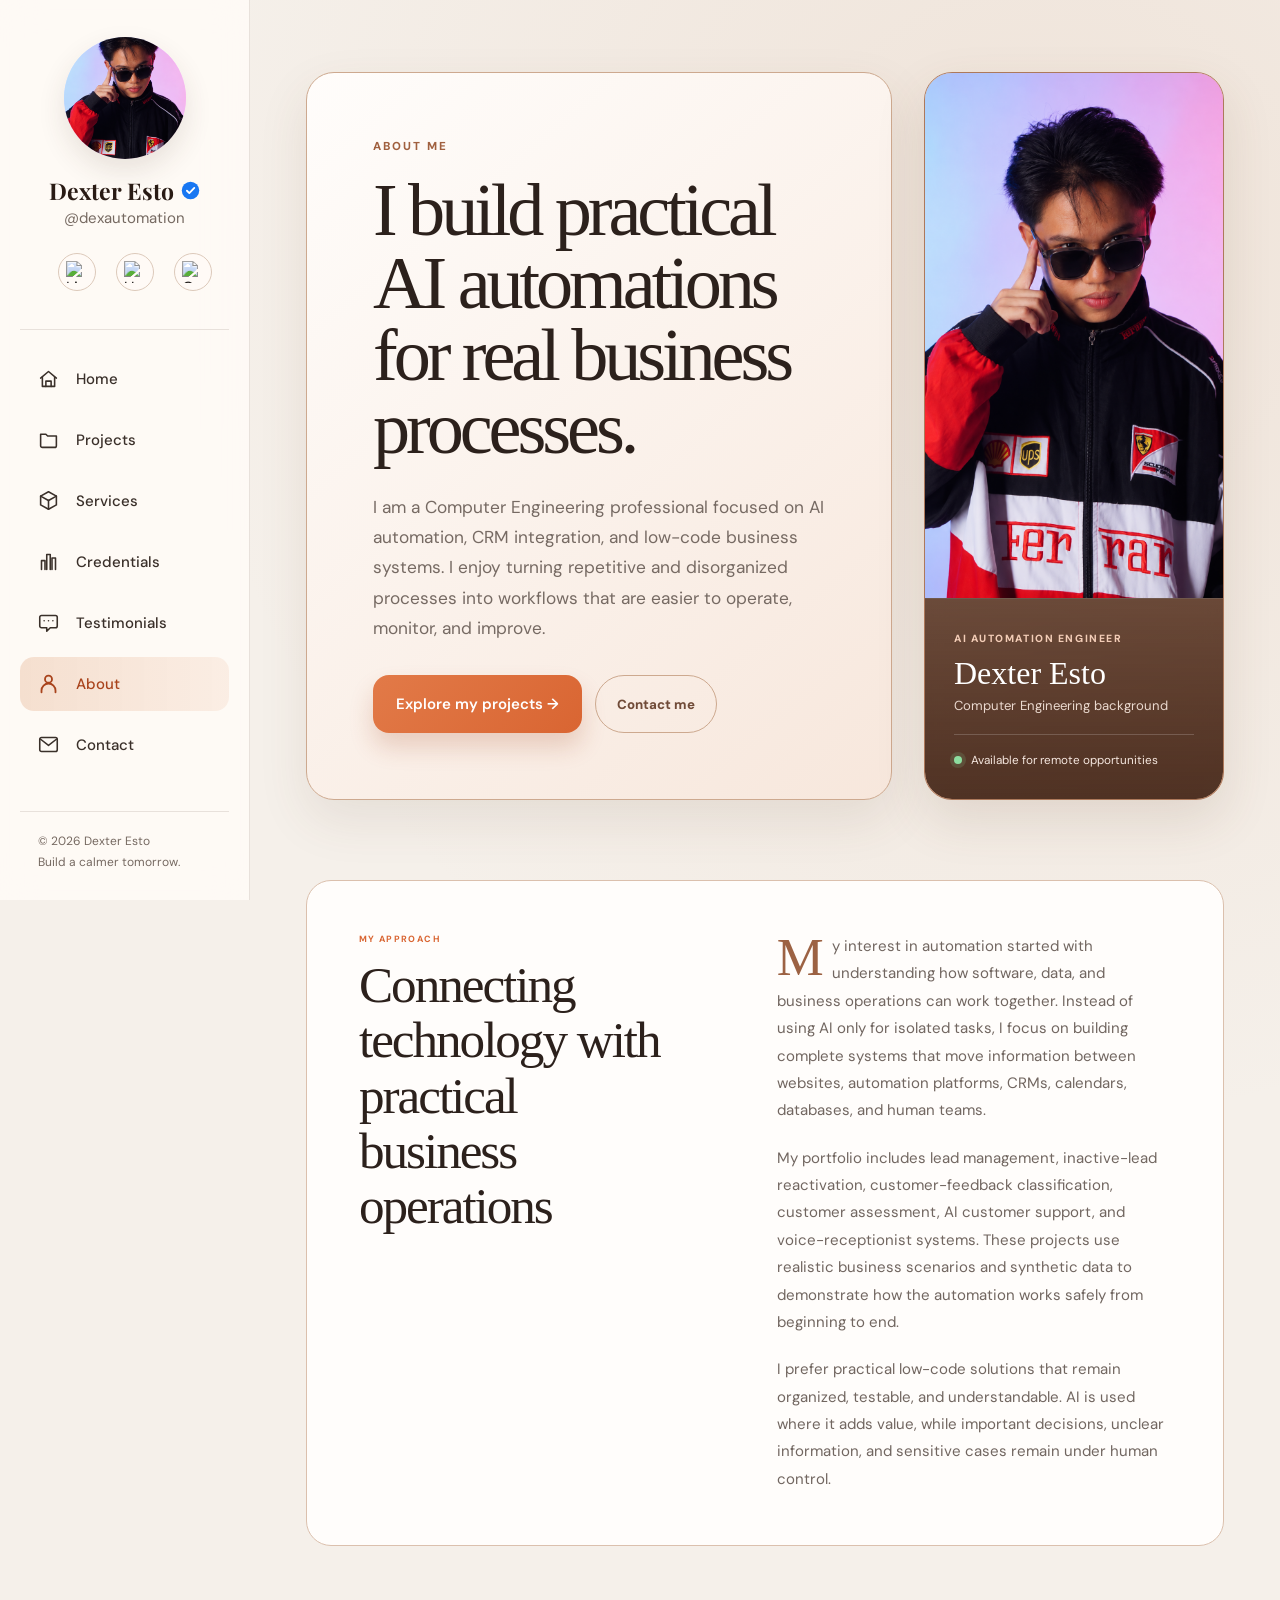
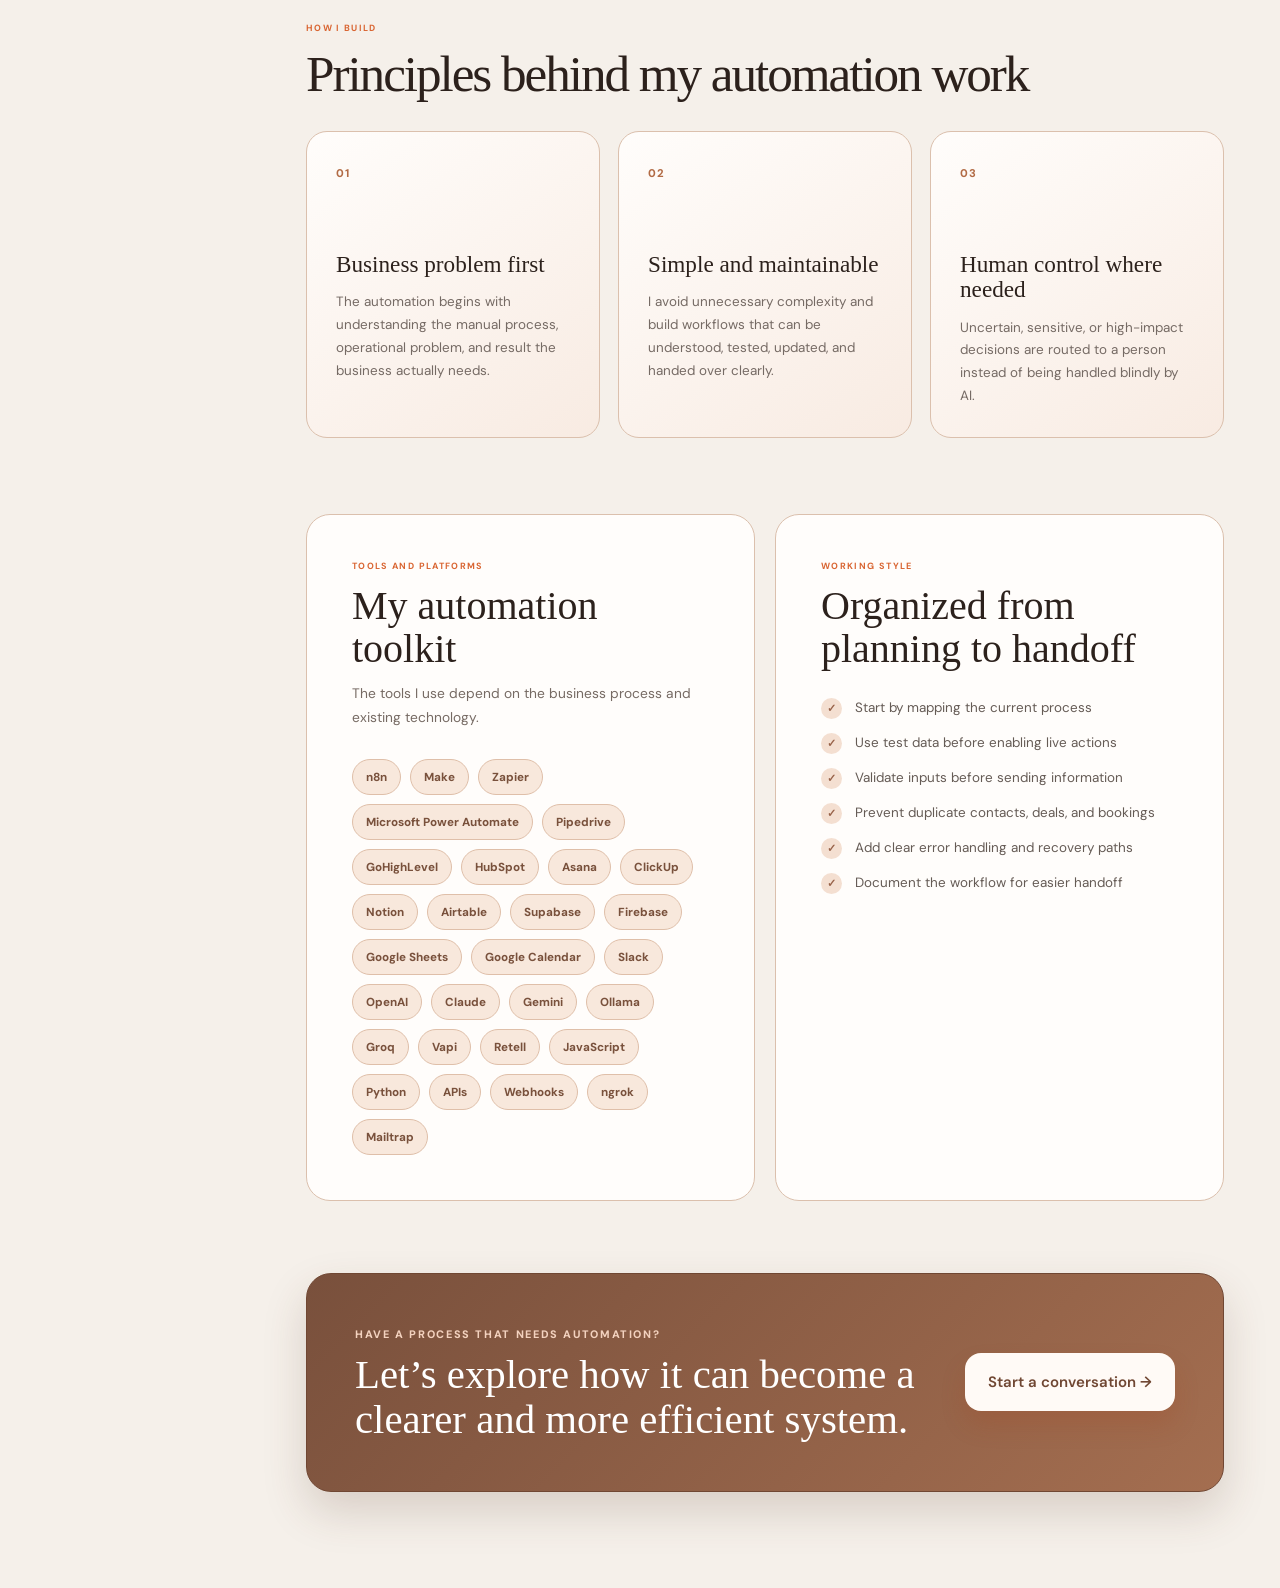
==== commit 69b9b4eb: "Add public portfolio visitor counter" ====
--- a/about.html
+++ b/about.html
@@ -33,17 +33,17 @@
   >
 
   <!-- Website icon -->
-<link
-  rel="icon"
-  type="image/png"
-  href="assets/images/dexter-tab-icon.png?v=20260928"
->
+  <link
+    rel="icon"
+    type="image/png"
+    href="assets/images/dexter-tab-icon.png?v=20260928"
+  >
 
-<link
-  rel="shortcut icon"
-  type="image/png"
-  href="assets/images/dexter-tab-icon.png?v=20260928"
->
+  <link
+    rel="shortcut icon"
+    type="image/png"
+    href="assets/images/dexter-tab-icon.png?v=20260928"
+  >
 
   <!-- Google Fonts -->
   <link
@@ -109,5 +109,19 @@
   <script src="js/data.js"></script>
   <script src="js/components.js"></script>
   <script src="js/app.js"></script>
+
+  <!-- Vercel Web Analytics -->
+  <script>
+    window.va =
+      window.va ||
+      function () {
+        (window.vaq = window.vaq || []).push(arguments);
+      };
+  </script>
+
+  <script
+    defer
+    src="/_vercel/insights/script.js"
+  ></script>
 </body>
 </html>
--- a/css/style.css
+++ b/css/style.css
@@ -7965,4 +7965,155 @@
   .project-cover-image {
     object-position: center;
   }
+}
+.sidebar-socials {
+  display: flex !important;
+  justify-content: center !important;
+  align-items: center !important;
+  gap: 6px !important;
+  width: 100% !important;
+  padding: 0 10px !important;
+  box-sizing: border-box !important;
+}
+
+.sidebar-socials a {
+  width: 34px !important;
+  height: 34px !important;
+  min-width: 34px !important;
+  flex: 0 0 34px !important;
+  box-sizing: border-box !important;
+}
+
+.sidebar-socials a img {
+  width: 19px !important;
+  height: 19px !important;
+}
+/* =========================================
+   PUBLIC PROFILE VISITOR COUNTER
+========================================= */
+
+.hero-actions {
+  display: flex;
+  flex-direction: column;
+  align-items: flex-end;
+  justify-content: center;
+  gap: 12px;
+  flex-shrink: 0;
+}
+
+.portfolio-visitor-counter {
+  display: inline-flex;
+  align-items: center;
+  justify-content: center;
+  gap: 7px;
+  min-height: 38px;
+  padding: 8px 14px;
+  color: #624f43;
+  background: rgba(255, 255, 255, 0.65);
+  border: 1px solid rgba(151, 116, 91, 0.35);
+  border-radius: 999px;
+  box-shadow: 0 8px 20px rgba(92, 67, 49, 0.08);
+  font-size: 13px;
+  font-weight: 500;
+  line-height: 1;
+  white-space: nowrap;
+  opacity: 0;
+  transform: translateY(-4px);
+  transition:
+    opacity 0.3s ease,
+    transform 0.3s ease,
+    border-color 0.3s ease,
+    box-shadow 0.3s ease;
+}
+
+.portfolio-visitor-counter.is-loaded {
+  opacity: 1;
+  transform: translateY(0);
+}
+
+.portfolio-visitor-counter:hover {
+  border-color: rgba(151, 116, 91, 0.7);
+  box-shadow: 0 10px 24px rgba(92, 67, 49, 0.14);
+}
+
+.visitor-live-dot {
+  width: 8px;
+  height: 8px;
+  flex: 0 0 8px;
+  background: #52a66f;
+  border-radius: 50%;
+  box-shadow: 0 0 0 rgba(82, 166, 111, 0.45);
+  animation: visitor-dot-pulse 2s infinite;
+}
+
+.visitor-count-number {
+  color: #2f2925;
+  font-weight: 700;
+}
+
+.visitor-count-label {
+  color: #76665c;
+}
+
+@keyframes visitor-dot-pulse {
+  0% {
+    box-shadow: 0 0 0 0 rgba(82, 166, 111, 0.45);
+  }
+
+  70% {
+    box-shadow: 0 0 0 7px rgba(82, 166, 111, 0);
+  }
+
+  100% {
+    box-shadow: 0 0 0 0 rgba(82, 166, 111, 0);
+  }
+}
+
+@media (max-width: 768px) {
+  .hero-actions {
+    width: 100%;
+    align-items: flex-start;
+    gap: 10px;
+  }
+
+  .portfolio-visitor-counter {
+    min-height: 36px;
+    padding: 8px 12px;
+    font-size: 12px;
+  }
+}
+
+@media (prefers-reduced-motion: reduce) {
+  .portfolio-visitor-counter,
+  .visitor-live-dot {
+    animation: none;
+    transition: none;
+  }
+}
+/* Visitor counter position above tools section */
+
+.home-hero {
+  position: relative;
+}
+
+.home-hero .portfolio-visitor-counter {
+  position: absolute;
+  right: 0;
+  bottom: 4px;
+  z-index: 5;
+}
+
+@media (max-width: 768px) {
+  .home-hero .portfolio-visitor-counter {
+    position: static;
+    width: fit-content;
+    margin-top: 14px;
+  }
+}
+.home-hero .portfolio-visitor-counter {
+  border: 1.5px solid #b87952;
+}
+
+.home-hero .portfolio-visitor-counter:hover {
+  border-color: #8f5738;
 }
